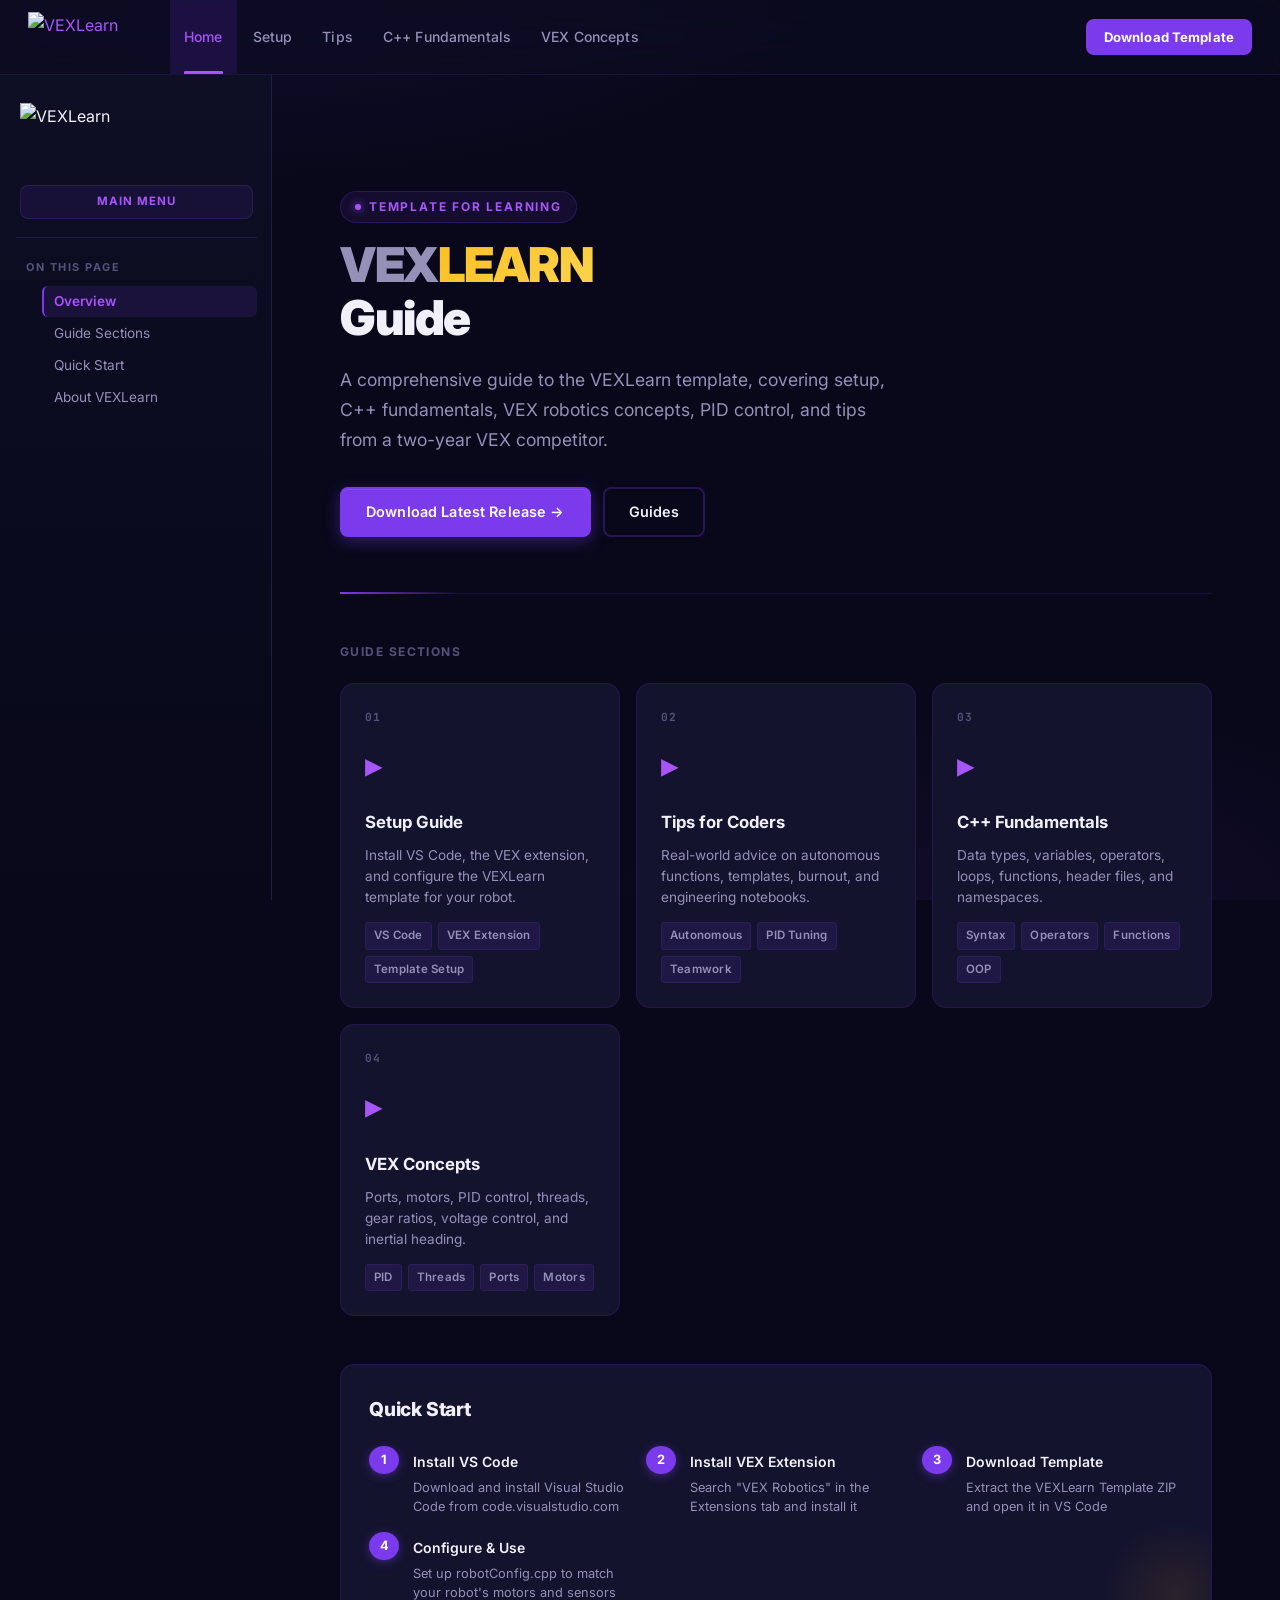
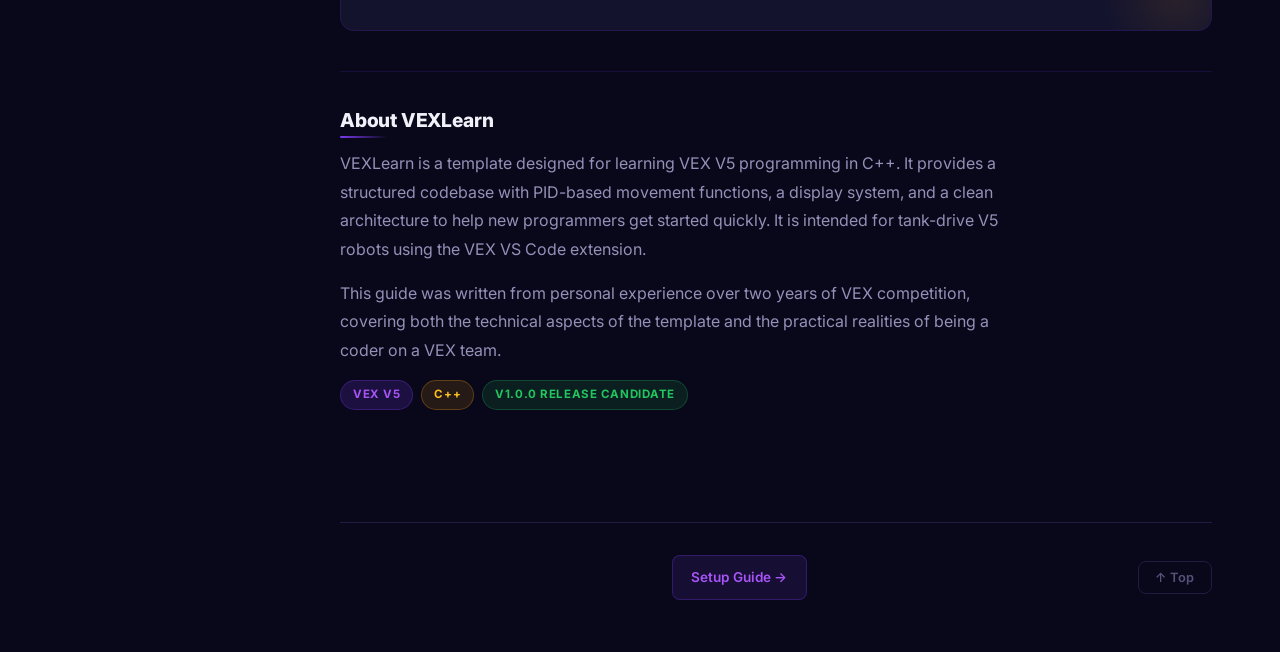
==== docs/index.html @ f2f4aaed "Version: 1.0.0 Release Candidate" ====
<!DOCTYPE html>
<html lang="en">
<head>
  <meta charset="UTF-8">
  <meta name="viewport" content="width=device-width, initial-scale=1.0">
  <meta name="description" content="Learn VEX V5 C++ with a documented teaching template, setup instructions, coding fundamentals, and PID guidance.">
  <link rel="canonical" href="https://vexlearn.github.io/VEXLearn-Template/">
  <meta property="og:type" content="website">
  <meta property="og:site_name" content="VEXLearn">
  <meta property="og:title" content="VEXLearn - Learn VEX V5 C++">
  <meta property="og:description" content="A beginner-focused VEX V5 C++ template and learning guide.">
  <meta property="og:url" content="https://vexlearn.github.io/VEXLearn-Template/">
  <meta property="og:image" content="https://vexlearn.github.io/VEXLearn-Template/images/vexlearn-logo.png">
  <title>VEXLearn - Learn VEX V5 C++</title>
  <link rel="icon" href="images/vexlearn-icon.png">
  <link rel="stylesheet" href="styles.css">
  <link rel="stylesheet" href="https://cdnjs.cloudflare.com/ajax/libs/highlight.js/11.9.0/styles/atom-one-dark.min.css">
  <style>
    .hero {
      padding: 64px 0 56px;
      border-bottom: 1px solid var(--border);
      margin-bottom: 48px;
    }
    .hero-eyebrow {
      font-size: 0.75rem;
      font-weight: 700;
      text-transform: uppercase;
      letter-spacing: 0.15em;
      color: var(--accent-purple-light);
      margin-bottom: 16px;
    }
    .hero h1 {
      font-size: 3rem;
      line-height: 1.1;
      margin-bottom: 20px;
    }
    .hero h1 .vex { color: var(--text-secondary); }
    .hero h1 .learn { color: var(--accent-yellow); }
    .hero-desc {
      font-size: 1.1rem;
      color: var(--text-secondary);
      max-width: 560px;
      margin-bottom: 32px;
      line-height: 1.7;
    }
    .hero-buttons {
      display: flex;
      gap: 12px;
      flex-wrap: wrap;
    }
    .btn-primary {
      background: var(--accent-purple);
      color: white;
      padding: 11px 24px;
      border-radius: var(--radius);
      font-size: 0.9rem;
      font-weight: 600;
      text-decoration: none;
      transition: var(--transition);
      border: 2px solid var(--accent-purple);
    }
    .btn-primary:hover {
      background: var(--accent-purple-light);
      border-color: var(--accent-purple-light);
      text-decoration: none;
    }
    .btn-secondary {
      background: transparent;
      color: var(--text-primary);
      padding: 11px 24px;
      border-radius: var(--radius);
      font-size: 0.9rem;
      font-weight: 600;
      text-decoration: none;
      border: 2px solid var(--border-light);
      transition: var(--transition);
    }
    .btn-secondary:hover {
      border-color: var(--accent-purple);
      color: var(--accent-purple-light);
      text-decoration: none;
    }
    .section-title {
      font-size: 0.75rem;
      font-weight: 700;
      text-transform: uppercase;
      letter-spacing: 0.12em;
      color: var(--text-muted);
      margin-bottom: 20px;
    }
    .nav-card-grid {
      display: grid;
      grid-template-columns: repeat(auto-fit, minmax(260px, 1fr));
      gap: 16px;
      margin-bottom: 48px;
    }
    .nav-card {
      background: var(--bg-card);
      border: 1px solid var(--border);
      border-radius: var(--radius-lg);
      padding: 24px;
      text-decoration: none;
      transition: var(--transition);
      display: block;
    }
    .nav-card:hover {
      border-color: var(--accent-purple);
      box-shadow: 0 0 0 1px rgba(123,63,228,0.3), var(--shadow);
      transform: translateY(-2px);
      text-decoration: none;
    }
    .nav-card-number {
      font-size: 0.7rem;
      font-weight: 700;
      letter-spacing: 0.1em;
      color: var(--text-muted);
      margin-bottom: 8px;
    }
    .nav-card-icon {
      font-size: 2.2rem;
      margin-bottom: 14px;
      display: block;
    }
    .nav-card-title {
      font-size: 1.05rem;
      font-weight: 700;
      color: var(--text-primary);
      margin-bottom: 8px;
    }
    .nav-card-desc {
      font-size: 0.85rem;
      color: var(--text-secondary);
      line-height: 1.55;
      margin: 0;
    }
    .nav-card-topics {
      display: flex;
      flex-wrap: wrap;
      gap: 6px;
      margin-top: 14px;
    }
    .topic-tag {
      font-size: 0.72rem;
      background: rgba(123,63,228,0.12);
      color: var(--text-secondary);
      padding: 3px 8px;
      border-radius: 4px;
      border: 1px solid rgba(123,63,228,0.15);
    }
    .quick-start {
      background: var(--bg-card);
      border: 1px solid var(--border);
      border-radius: var(--radius-lg);
      padding: 28px;
      margin-bottom: 40px;
    }
    .quick-start h2 {
      margin-top: 0;
      border-bottom: none;
      padding-bottom: 0;
      font-size: 1.2rem;
      margin-bottom: 20px;
    }
    .quick-steps {
      display: grid;
      grid-template-columns: repeat(auto-fit, minmax(200px, 1fr));
      gap: 16px;
    }
    .quick-step {
      display: flex;
      gap: 14px;
      align-items: flex-start;
    }
    .quick-step-num {
      width: 28px;
      height: 28px;
      background: var(--accent-purple);
      color: white;
      border-radius: 50%;
      display: flex;
      align-items: center;
      justify-content: center;
      font-size: 0.8rem;
      font-weight: 700;
      flex-shrink: 0;
    }
    .quick-step-content h4 {
      font-size: 0.875rem;
      font-weight: 600;
      color: var(--text-primary);
      margin: 4px 0 4px;
      text-transform: none;
      letter-spacing: 0;
    }
    .quick-step-content p {
      font-size: 0.8rem;
      color: var(--text-secondary);
      margin: 0;
      line-height: 1.5;
    }
    .about-section {
      padding: 32px 0;
      border-top: 1px solid var(--border);
    }
    .about-section p {
      color: var(--text-secondary);
      max-width: 680px;
    }
  </style>
</head>
<body>
  <div id="progress-bar" aria-hidden="true"></div>

  <header>
    <nav class="nav-inner">
      <a class="nav-logo" href="index.html">
        <img src="images/vexlearn-icon.png?v=4" alt="VEXLearn" class="nav-logo-img" height="51">
      </a>
      <ul class="nav-links">
        <li><a href="index.html">Home</a></li>
        <li><a href="setup.html">Setup</a></li>
        <li><a href="tips.html">Tips</a></li>
        <li><a href="cpp.html">C++ Fundamentals</a></li>
        <li><a href="vex-concepts.html">VEX Concepts</a></li>
      </ul>
      <a href="https://github.com/VEXLearn/VEXLearn-Template/releases/latest" target="_blank" rel="noopener" class="nav-download-btn">Download Template</a>
      <button class="nav-hamburger" type="button" aria-label="Open navigation" aria-controls="guide-sidebar" aria-expanded="false">
        <span></span><span></span><span></span>
      </button>
    </nav>
  </header>

  <div class="layout">
    <aside class="sidebar" id="guide-sidebar">
      <div class="sidebar-logo-wrap">
        <img src="images/vexlearn-logo.png?v=4" alt="VEXLearn" class="sidebar-logo" height="70">
        <a href="index.html" class="sidebar-main-menu">Main Menu</a>
      </div>
      <div class="toc-title">On this page</div>
      <ul class="toc-list">
        <li><a href="#overview">Overview</a></li>
        <li><a href="#sections">Guide Sections</a></li>
        <li><a href="#quick-start">Quick Start</a></li>
        <li><a href="#about">About VEXLearn</a></li>
      </ul>
    </aside>

    <main class="content">
      <div class="hero" id="overview">
        <div class="hero-eyebrow">Template for Learning</div>
        <h1><span class="vex">VEX</span><span class="learn">LEARN</span><br>Guide</h1>
        <p class="hero-desc">
          A comprehensive guide to the VEXLearn template, covering setup, C++ fundamentals,
          VEX robotics concepts, PID control, and tips from a two-year VEX competitor.
        </p>
        <div class="hero-buttons">
          <a href="https://github.com/VEXLearn/VEXLearn-Template/releases/latest" target="_blank" rel="noopener" class="btn-primary">Download Latest Release &#8594;</a>
          <a href="guides.html" class="btn-secondary">Guides</a>
        </div>
      </div>

      <div id="sections">
        <div class="section-title">Guide Sections</div>
        <div class="nav-card-grid">
          <a href="setup.html" class="nav-card">
            <div class="nav-card-number">01</div>
            <span class="nav-card-icon" aria-hidden="true">&#9656;</span>
            <div class="nav-card-title">Setup Guide</div>
            <p class="nav-card-desc">Install VS Code, the VEX extension, and configure the VEXLearn template for your robot.</p>
            <div class="nav-card-topics">
              <span class="topic-tag">VS Code</span>
              <span class="topic-tag">VEX Extension</span>
              <span class="topic-tag">Template Setup</span>
            </div>
          </a>

          <a href="tips.html" class="nav-card">
            <div class="nav-card-number">02</div>
            <span class="nav-card-icon" aria-hidden="true">&#9656;</span>
            <div class="nav-card-title">Tips for Coders</div>
            <p class="nav-card-desc">Real-world advice on autonomous functions, templates, burnout, and engineering notebooks.</p>
            <div class="nav-card-topics">
              <span class="topic-tag">Autonomous</span>
              <span class="topic-tag">PID Tuning</span>
              <span class="topic-tag">Teamwork</span>
            </div>
          </a>

          <a href="cpp.html" class="nav-card">
            <div class="nav-card-number">03</div>
            <span class="nav-card-icon" aria-hidden="true">&#9656;</span>
            <div class="nav-card-title">C++ Fundamentals</div>
            <p class="nav-card-desc">Data types, variables, operators, loops, functions, header files, and namespaces.</p>
            <div class="nav-card-topics">
              <span class="topic-tag">Syntax</span>
              <span class="topic-tag">Operators</span>
              <span class="topic-tag">Functions</span>
              <span class="topic-tag">OOP</span>
            </div>
          </a>

          <a href="vex-concepts.html" class="nav-card">
            <div class="nav-card-number">04</div>
            <span class="nav-card-icon" aria-hidden="true">&#9656;</span>
            <div class="nav-card-title">VEX Concepts</div>
            <p class="nav-card-desc">Ports, motors, PID control, threads, gear ratios, voltage control, and inertial heading.</p>
            <div class="nav-card-topics">
              <span class="topic-tag">PID</span>
              <span class="topic-tag">Threads</span>
              <span class="topic-tag">Ports</span>
              <span class="topic-tag">Motors</span>
            </div>
          </a>
        </div>
      </div>

      <div id="quick-start" class="quick-start">
        <h2>Quick Start</h2>
        <div class="quick-steps">
          <div class="quick-step">
            <div class="quick-step-num">1</div>
            <div class="quick-step-content">
              <h4>Install VS Code</h4>
              <p>Download and install Visual Studio Code from code.visualstudio.com</p>
            </div>
          </div>
          <div class="quick-step">
            <div class="quick-step-num">2</div>
            <div class="quick-step-content">
              <h4>Install VEX Extension</h4>
              <p>Search "VEX Robotics" in the Extensions tab and install it</p>
            </div>
          </div>
          <div class="quick-step">
            <div class="quick-step-num">3</div>
            <div class="quick-step-content">
              <h4>Download Template</h4>
              <p>Extract the VEXLearn Template ZIP and open it in VS Code</p>
            </div>
          </div>
          <div class="quick-step">
            <div class="quick-step-num">4</div>
            <div class="quick-step-content">
              <h4>Configure &amp; Use</h4>
              <p>Set up robotConfig.cpp to match your robot's motors and sensors</p>
            </div>
          </div>
        </div>
      </div>

      <div id="about" class="about-section">
        <h2 style="margin-top:0; border-bottom:none; padding-bottom:0; font-size:1.2rem; margin-bottom:12px;">About VEXLearn</h2>
        <p>
          VEXLearn is a template designed for learning VEX V5 programming in C++.
          It provides a structured codebase with PID-based movement functions, a display system,
          and a clean architecture to help new programmers get started quickly. It is intended
          for tank-drive V5 robots using the VEX VS Code extension.
        </p>
        <p>
          This guide was written from personal experience over two years of VEX competition,
          covering both the technical aspects of the template and the practical realities of
          being a coder on a VEX team.
        </p>
        <div class="page-badges" style="margin-top:16px;">
          <span class="badge badge-purple">VEX V5</span>
          <span class="badge badge-yellow">C++</span>
          <span class="badge badge-green">v1.0.0 Release Candidate</span>
        </div>
      </div>

      <div class="page-footer">
        <div></div>
        <div class="footer-nav">
          <a href="setup.html" class="footer-nav-link next">Setup Guide &#8594;</a>
        </div>
        <button class="back-to-top" type="button">&#8593; Top</button>
      </div>
    </main>
  </div>

  <script src="https://cdnjs.cloudflare.com/ajax/libs/highlight.js/11.9.0/highlight.min.js"></script>
  <script src="script.js"></script>
</body>
</html>
---- docs/styles.css ----
/* ============================================================
   VEXLearn Guide - Enhanced Stylesheet
   ============================================================ */

@import url('https://fonts.googleapis.com/css2?family=Inter:wght@400;500;600;700;800;900&family=JetBrains+Mono:wght@400;500;600&display=swap');

:root {
  --bg-primary:        #08081a;
  --bg-secondary:      #0e0e24;
  --bg-card:           #13132e;
  --bg-hover:          #1c1c3a;
  --bg-glass:          rgba(13, 13, 30, 0.75);

  --accent-purple:     #7c3aed;
  --accent-purple-mid: #9333ea;
  --accent-purple-light: #a855f7;
  --accent-yellow:     #f59e0b;
  --accent-yellow-light: #fbbf24;
  --accent-red:        #ef4444;
  --accent-green:      #22c55e;
  --accent-blue:       #3b82f6;

  --text-primary:      #f1f0f8;
  --text-secondary:    #9490b8;
  --text-muted:        #55527a;

  --border:            rgba(124, 58, 237, 0.15);
  --border-light:      rgba(124, 58, 237, 0.28);
  --border-solid:      #1e1e42;

  --code-bg:           #090915;

  --sidebar-width:     272px;
  --header-height:     75px;
  --radius:            8px;
  --radius-lg:         14px;
  --radius-xl:         20px;

  --shadow-sm:  0 2px 8px rgba(0,0,0,0.35);
  --shadow:     0 4px 24px rgba(0,0,0,0.5);
  --shadow-lg:  0 8px 48px rgba(0,0,0,0.6);
  --glow-purple: 0 0 24px rgba(124, 58, 237, 0.35);
  --glow-yellow: 0 0 24px rgba(245, 158, 11, 0.3);

  --transition: 0.18s cubic-bezier(0.4,0,0.2,1);
  --transition-slow: 0.35s cubic-bezier(0.4,0,0.2,1);
}

/* ============================================================
   Reset & Base
   ============================================================ */
*, *::before, *::after { box-sizing: border-box; margin: 0; padding: 0; }
html { scroll-behavior: smooth; }

body {
  font-family: 'Inter', 'Segoe UI', system-ui, -apple-system, sans-serif;
  background: var(--bg-primary);
  color: var(--text-primary);
  line-height: 1.7;
  font-size: 16px;
  -webkit-font-smoothing: antialiased;
  background-image:
    radial-gradient(ellipse 80% 50% at 20% -10%, rgba(124,58,237,0.12) 0%, transparent 60%),
    radial-gradient(ellipse 60% 40% at 80% 100%, rgba(147,51,234,0.08) 0%, transparent 55%);
  background-attachment: fixed;
}

/* ============================================================
   Progress Bar
   ============================================================ */
#progress-bar {
  position: fixed;
  top: 0; left: 0;
  height: 3px;
  background: linear-gradient(90deg,
    var(--accent-purple) 0%,
    var(--accent-purple-light) 40%,
    var(--accent-yellow) 100%);
  z-index: 1000;
  transition: width 0.1s linear;
  box-shadow: 0 0 12px rgba(168, 85, 247, 0.7);
}

/* ============================================================
   Header / Nav - Glassmorphism
   ============================================================ */
header {
  position: fixed;
  top: 0; left: 0; right: 0;
  height: var(--header-height);
  background: var(--bg-glass);
  backdrop-filter: blur(20px) saturate(180%);
  -webkit-backdrop-filter: blur(20px) saturate(180%);
  border-bottom: 1px solid var(--border);
  z-index: 200;
  display: flex;
  align-items: stretch;
  padding: 0 28px;
}

.nav-inner {
  display: flex;
  align-items: stretch;
  width: 100%;
  gap: 6px;
}

/* Logo */
.nav-logo {
  display: flex;
  align-items: center;
  gap: 10px;
  text-decoration: none;
  margin-right: 20px;
  flex-shrink: 0;
}

.nav-logo-text {
  font-size: 1.05rem;
  font-weight: 900;
  letter-spacing: 0.04em;
  line-height: 1;
}

.nav-logo-text .vex  { color: var(--text-secondary); }
.nav-logo-text .learn { color: var(--accent-yellow-light); }

.nav-logo:hover .nav-logo-text .learn {
  text-shadow: var(--glow-yellow);
}

/* Nav Links */
.nav-links {
  display: flex;
  gap: 2px;
  list-style: none;
  flex: 1;
  align-items: stretch;
  height: 100%;
}

.nav-links li { display: flex; align-items: stretch; align-self: stretch; height: 100%; }

.nav-links a {
  display: flex;
  align-items: center;
  padding: 0 14px;
  border-radius: 0;
  color: var(--text-secondary);
  text-decoration: none;
  font-size: 0.875rem;
  font-weight: 500;
  letter-spacing: 0.01em;
  transition: var(--transition);
  position: relative;
  white-space: nowrap;
}

.nav-links a::after {
  content: '';
  position: absolute;
  bottom: 0; left: 14px; right: 14px;
  height: 3px;
  border-radius: 1px 1px 0 0;
  background: var(--accent-purple-light);
  transform: scaleX(0);
  transition: transform var(--transition);
  transform-origin: center;
}

.nav-links a:hover {
  color: var(--text-primary);
  background: rgba(124, 58, 237, 0.1);
}

.nav-links a:hover::after { transform: scaleX(1); }

.nav-links a.active {
  color: var(--accent-purple-light);
  background: rgba(124, 58, 237, 0.14);
}

.nav-links a.active::after { transform: scaleX(1); }

/* Search */
.search-wrapper { margin-left: auto; margin-right: 8px; }

.search-input {
  background: rgba(255,255,255,0.04);
  border: 1px solid var(--border);
  color: var(--text-primary);
  padding: 7px 16px 7px 38px;
  border-radius: 20px;
  font-size: 0.84rem;
  outline: none;
  transition: var(--transition);
  width: 200px;
  font-family: inherit;
  background-image: url("data:image/svg+xml,%3Csvg xmlns='http://www.w3.org/2000/svg' width='14' height='14' viewBox='0 0 24 24' fill='none' stroke='%2355527a' stroke-width='2.5' stroke-linecap='round' stroke-linejoin='round'%3E%3Ccircle cx='11' cy='11' r='8'/%3E%3Cpath d='m21 21-4.35-4.35'/%3E%3C/svg%3E");
  background-repeat: no-repeat;
  background-position: 13px center;
}

.search-input::placeholder { color: var(--text-muted); }

.search-input:focus {
  border-color: var(--accent-purple);
  background-color: rgba(124, 58, 237, 0.08);
  width: 250px;
  box-shadow: 0 0 0 3px rgba(124, 58, 237, 0.15);
}

/* Hamburger */
.nav-hamburger {
  display: none;
  flex-direction: column;
  gap: 5px;
  cursor: pointer;
  padding: 8px 10px;
  margin-left: auto;
  border-radius: 6px;
  border: 1px solid rgba(255,255,255,0.12);
  background: #0a0a0a;
  transition: var(--transition);
  align-self: center;
}

.nav-hamburger:hover { background: rgba(255,255,255,0.08); }

.nav-hamburger span {
  width: 22px; height: 2px;
  background: #ffffff;
  border-radius: 2px;
  transition: var(--transition);
}

/* ============================================================
   Layout
   ============================================================ */
.layout {
  display: flex;
  margin-top: var(--header-height);
  min-height: calc(100vh - var(--header-height));
}

/* ============================================================
   Sidebar
   ============================================================ */
.sidebar {
  width: var(--sidebar-width);
  flex-shrink: 0;
  position: fixed;
  top: var(--header-height); bottom: 0; left: 0;
  overflow-y: auto;
  padding: 28px 14px 28px 16px;
  border-right: 1px solid var(--border-solid);
  background: linear-gradient(180deg, var(--bg-secondary) 0%, var(--bg-primary) 100%);
  scrollbar-width: thin;
  scrollbar-color: var(--border-solid) transparent;
}

.sidebar::-webkit-scrollbar { width: 4px; }
.sidebar::-webkit-scrollbar-track { background: transparent; }
.sidebar::-webkit-scrollbar-thumb { background: var(--border-solid); border-radius: 2px; }

.toc-title {
  font-size: 0.68rem;
  font-weight: 700;
  text-transform: uppercase;
  letter-spacing: 0.14em;
  color: var(--text-muted);
  padding: 0 10px;
  margin-bottom: 10px;
}

.toc-list { list-style: none; }
.toc-list li { margin: 1px 0; }

.toc-list a {
  display: block;
  padding: 6px 10px;
  border-radius: 6px;
  color: var(--text-secondary);
  text-decoration: none;
  font-size: 0.85rem;
  transition: var(--transition);
  border-left: 2px solid transparent;
  line-height: 1.4;
}

.toc-list a:hover {
  color: var(--text-primary);
  background: rgba(124, 58, 237, 0.08);
  border-left-color: var(--border-light);
}

.toc-list a.active {
  color: var(--accent-purple-light);
  border-left-color: var(--accent-purple);
  background: rgba(124, 58, 237, 0.12);
  font-weight: 600;
}

.toc-list .toc-sub a {
  font-size: 0.8rem;
  padding-left: 22px;
  color: var(--text-muted);
}

.toc-list .toc-sub a:hover { color: var(--text-secondary); }
.toc-list .toc-sub a.active { color: var(--accent-purple-light); }

.toc-divider {
  height: 1px;
  background: var(--border-solid);
  margin: 12px 8px;
}

/* ============================================================
   Main Content
   ============================================================ */
.content {
  flex: 1;
  margin-left: var(--sidebar-width);
  padding: 52px 68px;
  animation: fadeUp 0.4s ease both;
}

@keyframes fadeUp {
  from { opacity: 0; transform: translateY(16px); }
  to   { opacity: 1; transform: translateY(0); }
}

/* ============================================================
   Typography
   ============================================================ */
h1 {
  font-size: 2.4rem;
  font-weight: 900;
  color: var(--text-primary);
  margin-bottom: 16px;
  line-height: 1.15;
  letter-spacing: -0.02em;
}

h1 .highlight {
  background: linear-gradient(135deg, var(--accent-yellow-light), var(--accent-yellow));
  -webkit-background-clip: text;
  -webkit-text-fill-color: transparent;
  background-clip: text;
}

h2 {
  font-size: 1.45rem;
  font-weight: 800;
  color: var(--text-primary);
  margin-top: 56px;
  margin-bottom: 18px;
  padding-bottom: 14px;
  border-bottom: 1px solid var(--border-solid);
  scroll-margin-top: calc(var(--header-height) + 20px);
  letter-spacing: -0.01em;
  position: relative;
}

h2::before {
  content: '';
  position: absolute;
  bottom: -1px; left: 0;
  width: 48px; height: 2px;
  background: linear-gradient(90deg, var(--accent-purple), transparent);
  border-radius: 1px;
}

h2 .section-badge {
  font-size: 0.68rem;
  font-weight: 700;
  background: rgba(124, 58, 237, 0.18);
  color: var(--accent-purple-light);
  padding: 2px 8px;
  border-radius: 20px;
  vertical-align: middle;
  margin-left: 10px;
  text-transform: uppercase;
  letter-spacing: 0.07em;
  border: 1px solid rgba(124,58,237,0.25);
}

h3 {
  font-size: 1.05rem;
  font-weight: 700;
  color: var(--accent-yellow-light);
  margin-top: 30px;
  margin-bottom: 10px;
  scroll-margin-top: calc(var(--header-height) + 20px);
  letter-spacing: 0.01em;
}

h4 {
  font-size: 0.78rem;
  font-weight: 700;
  color: var(--text-muted);
  margin-top: 22px;
  margin-bottom: 8px;
  text-transform: uppercase;
  letter-spacing: 0.1em;
}

p {
  color: var(--text-primary);
  margin-bottom: 16px;
  line-height: 1.78;
}

a { color: var(--accent-purple-light); text-decoration: none; }
a:hover { text-decoration: underline; text-decoration-color: rgba(168,85,247,0.5); }

/* ============================================================
   Lists
   ============================================================ */
ul, ol { padding-left: 26px; margin-bottom: 16px; }
ul li, ol li { margin-bottom: 9px; line-height: 1.7; color: var(--text-primary); }
ul li::marker { color: var(--accent-purple); }
ol li::marker { color: var(--accent-purple); font-weight: 700; }
ul li ul, ol li ol, ul li ol, ol li ul { margin-top: 8px; margin-bottom: 4px; }

/* ============================================================
   Inline Code
   ============================================================ */
code:not(.hljs):not([class*="language-"]) {
  font-family: 'JetBrains Mono', 'Fira Code', 'Cascadia Code', monospace;
  font-size: 0.84em;
  background: rgba(124, 58, 237, 0.13);
  color: var(--accent-purple-light);
  padding: 2px 7px;
  border-radius: 5px;
  border: 1px solid rgba(124,58,237,0.22);
}

/* ============================================================
   Code Blocks
   ============================================================ */
.code-block {
  position: relative;
  margin: 22px 0;
  border-radius: var(--radius-lg);
  border: 1px solid rgba(124,58,237,0.2);
  overflow: hidden;
  box-shadow: var(--shadow-sm), inset 0 1px 0 rgba(255,255,255,0.04);
  transition: var(--transition);
}

.code-block:hover {
  border-color: rgba(124,58,237,0.4);
  box-shadow: var(--shadow), 0 0 0 1px rgba(124,58,237,0.15);
}

.code-block-header {
  display: flex;
  align-items: center;
  justify-content: space-between;
  padding: 9px 18px;
  background: rgba(255,255,255,0.03);
  border-bottom: 1px solid rgba(124,58,237,0.15);
  /* Traffic light dots */
}

.code-block-header::before {
  content: '';
  width: 10px; height: 10px;
  border-radius: 50%;
  background: #ef4444;
  box-shadow: 16px 0 0 #f59e0b, 32px 0 0 #22c55e;
  flex-shrink: 0;
  margin-right: 8px;
  opacity: 0.7;
}

.code-lang {
  font-size: 0.72rem;
  font-weight: 700;
  color: var(--text-muted);
  text-transform: uppercase;
  letter-spacing: 0.1em;
  font-family: 'JetBrains Mono', monospace;
}

.copy-btn {
  background: rgba(124,58,237,0.12);
  border: 1px solid rgba(124,58,237,0.2);
  color: var(--text-secondary);
  padding: 3px 12px;
  border-radius: 5px;
  font-size: 0.73rem;
  font-weight: 600;
  cursor: pointer;
  transition: var(--transition);
  font-family: 'Inter', sans-serif;
  letter-spacing: 0.02em;
}

.copy-btn:hover {
  background: rgba(124,58,237,0.22);
  color: var(--text-primary);
  border-color: var(--accent-purple-light);
  transform: translateY(-1px);
}

.copy-btn.copied {
  color: var(--accent-green);
  border-color: rgba(34,197,94,0.4);
  background: rgba(34,197,94,0.1);
}

.code-block pre {
  margin: 0;
  overflow-x: auto;
  scrollbar-width: thin;
  scrollbar-color: rgba(124,58,237,0.3) transparent;
}

.code-block pre::-webkit-scrollbar { height: 4px; }
.code-block pre::-webkit-scrollbar-track { background: transparent; }
.code-block pre::-webkit-scrollbar-thumb { background: rgba(124,58,237,0.3); border-radius: 2px; }

.code-block pre code,
.code-block pre code.hljs {
  font-family: 'JetBrains Mono', 'Fira Code', 'Cascadia Code', monospace !important;
  font-size: 0.87rem;
  line-height: 1.65;
  padding: 18px 22px !important;
  display: block;
  background: var(--code-bg) !important;
}

/* ============================================================
   Tables
   ============================================================ */
.table-container {
  overflow-x: auto;
  margin: 22px 0;
  border-radius: var(--radius-lg);
  border: 1px solid var(--border-solid);
  box-shadow: var(--shadow-sm);
}

table { width: 100%; border-collapse: collapse; font-size: 0.9rem; }

thead {
  background: linear-gradient(135deg,
    rgba(124,58,237,0.25) 0%,
    rgba(147,51,234,0.15) 50%,
    rgba(245,158,11,0.12) 100%);
}

thead th {
  padding: 13px 18px;
  text-align: left;
  font-weight: 700;
  font-size: 0.75rem;
  text-transform: uppercase;
  letter-spacing: 0.09em;
  color: var(--accent-yellow-light);
  border-bottom: 1px solid var(--border-solid);
  white-space: nowrap;
}

tbody tr {
  border-bottom: 1px solid var(--border-solid);
  transition: background var(--transition);
}

tbody tr:last-child { border-bottom: none; }
tbody tr:nth-child(even) { background: rgba(255,255,255,0.015); }

tbody tr:hover { background: rgba(124,58,237,0.08); }

tbody td {
  padding: 11px 18px;
  vertical-align: top;
  line-height: 1.55;
}

tbody td:first-child {
  font-family: 'JetBrains Mono', monospace;
  color: var(--accent-purple-light);
  font-weight: 600;
  font-size: 0.88em;
  white-space: nowrap;
}

/* ============================================================
   Callout Boxes
   ============================================================ */
.callout {
  padding: 16px 20px;
  border-radius: var(--radius-lg);
  margin: 22px 0;
  border: 1px solid;
  display: flex;
  gap: 14px;
  align-items: flex-start;
  position: relative;
  overflow: hidden;
}

.callout::before {
  content: '';
  position: absolute;
  top: 0; left: 0; bottom: 0;
  width: 3px;
  border-radius: 3px 0 0 3px;
}

.callout-icon { font-size: 1.15rem; flex-shrink: 0; margin-top: 1px; }
.callout-content { flex: 1; }
.callout-content p { margin-bottom: 0; font-size: 0.92rem; line-height: 1.65; }
.callout-content p + p { margin-top: 8px; }

.callout.warning {
  background: rgba(245,158,11,0.07);
  border-color: rgba(245,158,11,0.25);
}
.callout.warning::before { background: var(--accent-yellow); }
.callout.warning .callout-icon { color: var(--accent-yellow-light); }

.callout.info {
  background: rgba(124,58,237,0.08);
  border-color: rgba(124,58,237,0.22);
}
.callout.info::before { background: var(--accent-purple); }
.callout.info .callout-icon { color: var(--accent-purple-light); }

.callout.danger {
  background: rgba(239,68,68,0.07);
  border-color: rgba(239,68,68,0.25);
}
.callout.danger::before { background: var(--accent-red); }
.callout.danger .callout-icon { color: var(--accent-red); }

.callout.success {
  background: rgba(34,197,94,0.07);
  border-color: rgba(34,197,94,0.25);
}
.callout.success::before { background: var(--accent-green); }
.callout.success .callout-icon { color: var(--accent-green); }

/* ============================================================
   Cards
   ============================================================ */
.card-grid {
  display: grid;
  grid-template-columns: repeat(auto-fit, minmax(240px, 1fr));
  gap: 16px;
  margin: 24px 0;
}

.card {
  background: var(--bg-card);
  border: 1px solid var(--border-solid);
  border-radius: var(--radius-lg);
  padding: 22px;
  transition: var(--transition-slow);
  text-decoration: none;
  display: block;
  position: relative;
  overflow: hidden;
}

.card::before {
  content: '';
  position: absolute;
  inset: 0;
  background: linear-gradient(135deg, rgba(124,58,237,0.12) 0%, transparent 60%);
  opacity: 0;
  transition: opacity var(--transition);
}

.card:hover::before { opacity: 1; }

.card:hover {
  border-color: rgba(124,58,237,0.5);
  box-shadow: 0 0 0 1px rgba(124,58,237,0.2), var(--shadow), var(--glow-purple);
  transform: translateY(-3px);
  text-decoration: none;
}

.card-icon { font-size: 2rem; margin-bottom: 12px; display: block; }
.card-title { font-size: 1rem; font-weight: 700; color: var(--text-primary); margin-bottom: 7px; }
.card-desc { font-size: 0.84rem; color: var(--text-secondary); line-height: 1.55; margin: 0; }

/* ============================================================
   Numbered Steps
   ============================================================ */
.steps { counter-reset: step-counter; list-style: none; padding-left: 0; }

.steps li {
  counter-increment: step-counter;
  position: relative;
  padding: 15px 18px 15px 58px;
  margin-bottom: 8px;
  background: var(--bg-card);
  border-radius: var(--radius-lg);
  border: 1px solid var(--border-solid);
  transition: var(--transition);
  line-height: 1.6;
}

.steps li:hover {
  border-color: rgba(124,58,237,0.3);
  background: var(--bg-hover);
}

.steps li::before {
  content: counter(step-counter);
  position: absolute;
  left: 16px; top: 16px;
  width: 28px; height: 28px;
  background: linear-gradient(135deg, var(--accent-purple), var(--accent-purple-mid));
  color: white;
  border-radius: 50%;
  display: flex;
  align-items: center;
  justify-content: center;
  font-size: 0.78rem;
  font-weight: 800;
  box-shadow: 0 2px 8px rgba(124,58,237,0.45);
}

/* ============================================================
   Tab System
   ============================================================ */
.tabs { margin: 26px 0; }

.tab-buttons {
  display: flex;
  gap: 0;
  border-bottom: 1px solid var(--border-solid);
  overflow-x: auto;
  scrollbar-width: none;
}
.tab-buttons::-webkit-scrollbar { display: none; }

.tab-btn {
  padding: 10px 20px;
  background: none;
  border: none;
  border-bottom: 2px solid transparent;
  margin-bottom: -1px;
  color: var(--text-muted);
  font-size: 0.875rem;
  font-weight: 600;
  cursor: pointer;
  transition: var(--transition);
  font-family: 'Inter', sans-serif;
  white-space: nowrap;
  letter-spacing: 0.01em;
}

.tab-btn:hover { color: var(--text-secondary); }

.tab-btn.active {
  color: var(--accent-purple-light);
  border-bottom-color: var(--accent-purple);
}

.tab-content { display: none; padding-top: 24px; animation: fadeIn 0.2s ease; }
.tab-content.active { display: block; }

@keyframes fadeIn { from { opacity: 0; } to { opacity: 1; } }

/* ============================================================
   Interactive Checklist
   ============================================================ */
.checklist-progress {
  display: flex;
  align-items: center;
  gap: 14px;
  margin-bottom: 14px;
  padding: 12px 16px;
  background: var(--bg-card);
  border-radius: var(--radius);
  border: 1px solid var(--border-solid);
}

.checklist-progress-bar {
  flex: 1;
  height: 6px;
  background: rgba(255,255,255,0.06);
  border-radius: 3px;
  overflow: hidden;
}

.checklist-progress-fill {
  height: 100%;
  background: linear-gradient(90deg, var(--accent-purple), var(--accent-green));
  border-radius: 3px;
  transition: width 0.4s cubic-bezier(0.4,0,0.2,1);
  box-shadow: 0 0 8px rgba(124,58,237,0.5);
}

.checklist-progress-text {
  font-size: 0.78rem;
  font-weight: 700;
  color: var(--text-secondary);
  white-space: nowrap;
  font-family: 'JetBrains Mono', monospace;
}

.checklist { list-style: none; padding: 0; }

.checklist li {
  display: flex;
  align-items: flex-start;
  gap: 12px;
  padding: 10px 14px;
  border-radius: 8px;
  margin-bottom: 3px;
  transition: var(--transition);
  cursor: pointer;
  border: 1px solid transparent;
}

.checklist li:hover {
  background: rgba(124,58,237,0.06);
  border-color: rgba(124,58,237,0.15);
}

.checklist li.done { opacity: 0.55; }
.checklist li.done .check-text {
  text-decoration: line-through;
  color: var(--text-muted);
}

.check-box {
  width: 20px; height: 20px;
  border: 2px solid var(--text-muted);
  border-radius: 5px;
  flex-shrink: 0;
  margin-top: 2px;
  display: flex;
  align-items: center;
  justify-content: center;
  transition: var(--transition);
  font-size: 0.7rem;
  font-weight: 800;
  color: transparent;
}

.checklist li.done .check-box {
  background: var(--accent-green);
  border-color: var(--accent-green);
  color: white;
  box-shadow: 0 0 8px rgba(34,197,94,0.4);
}

.checklist li.done .check-box::after { content: '\2713'; }

.check-text { flex: 1; font-size: 0.9rem; line-height: 1.55; }

/* ============================================================
   PID Visualizer
   ============================================================ */
.pid-visualizer {
  background: linear-gradient(135deg, var(--bg-card) 0%, rgba(13,13,30,0.95) 100%);
  border: 1px solid rgba(124,58,237,0.25);
  border-radius: var(--radius-xl);
  padding: 28px;
  margin: 26px 0;
  box-shadow: var(--shadow), inset 0 1px 0 rgba(255,255,255,0.04);
  position: relative;
  overflow: hidden;
}

.pid-visualizer::before {
  content: '';
  position: absolute;
  top: -60px; right: -60px;
  width: 180px; height: 180px;
  background: radial-gradient(circle, rgba(124,58,237,0.15) 0%, transparent 70%);
  pointer-events: none;
}

.pid-controls {
  display: grid;
  grid-template-columns: repeat(3, 1fr);
  gap: 20px;
  margin-bottom: 24px;
}

.pid-control { display: flex; flex-direction: column; gap: 8px; }

.pid-input-row { display: flex; align-items: center; gap: 10px; }
.pid-input-row input[type="range"] { flex: 1; }

.pid-num-input {
  width: 64px;
  flex-shrink: 0;
  background: var(--bg-hover);
  border: 1px solid var(--border-solid);
  border-radius: var(--radius);
  color: var(--text-primary);
  font-family: 'JetBrains Mono', monospace;
  font-size: 0.82rem;
  padding: 4px 6px;
  text-align: center;
  outline: none;
  transition: border-color var(--transition);
}
.pid-num-input:focus { border-color: var(--accent-purple); }
.pid-num-input::-webkit-inner-spin-button,
.pid-num-input::-webkit-outer-spin-button { opacity: 0.5; }

.pid-control label {
  font-size: 0.82rem;
  font-weight: 700;
  color: var(--text-secondary);
  display: flex;
  justify-content: space-between;
  letter-spacing: 0.03em;
}

.pid-control label span {
  color: var(--accent-yellow-light);
  font-family: 'JetBrains Mono', monospace;
  font-weight: 600;
}

.pid-control input[type="range"] {
  width: 100%;
  height: 6px;
  border-radius: 3px;
  background: rgba(255,255,255,0.08);
  outline: none;
  cursor: pointer;
  -webkit-appearance: none;
  appearance: none;
}

.pid-control input[type="range"]::-webkit-slider-thumb {
  -webkit-appearance: none;
  width: 18px; height: 18px;
  border-radius: 50%;
  background: linear-gradient(135deg, var(--accent-purple-light), var(--accent-purple));
  cursor: pointer;
  box-shadow: 0 0 8px rgba(124,58,237,0.6);
  transition: transform 0.1s;
}

.pid-control input[type="range"]::-webkit-slider-thumb:hover { transform: scale(1.2); }

#pid-canvas {
  width: 100%;
  height: 200px;
  border-radius: var(--radius);
  border: 1px solid rgba(124,58,237,0.2);
  background: var(--code-bg);
  display: block;
}

.pid-btn {
  background: linear-gradient(135deg, var(--accent-purple), var(--accent-purple-mid));
  color: white;
  border: none;
  padding: 9px 22px;
  border-radius: var(--radius);
  font-size: 0.875rem;
  font-weight: 700;
  cursor: pointer;
  transition: var(--transition);
  font-family: 'Inter', sans-serif;
  margin-top: 14px;
  box-shadow: 0 4px 14px rgba(124,58,237,0.4);
  letter-spacing: 0.02em;
}

.pid-btn:hover {
  background: linear-gradient(135deg, var(--accent-purple-light), var(--accent-purple));
  transform: translateY(-2px);
  box-shadow: 0 6px 20px rgba(124,58,237,0.55);
}

.pid-btn:active { transform: translateY(0); }

/* ============================================================
   Page Hero
   ============================================================ */
.page-hero {
  padding: 36px 0 44px;
  border-bottom: 1px solid var(--border-solid);
  margin-bottom: 8px;
  position: relative;
}

.page-hero::before {
  content: '';
  position: absolute;
  top: -var(--header-height); left: -68px; right: -68px;
  height: 280px;
  background: radial-gradient(ellipse 70% 100% at 20% 50%, rgba(124,58,237,0.1) 0%, transparent 70%);
  pointer-events: none;
}

.page-hero h1 { margin-bottom: 14px; }
.page-hero p {
  color: var(--text-secondary);
  font-size: 1.05rem;
  max-width: 580px;
  margin-bottom: 24px;
  line-height: 1.75;
}

.page-badges { display: flex; flex-wrap: wrap; gap: 8px; }

.badge {
  font-size: 0.72rem;
  font-weight: 700;
  padding: 4px 12px;
  border-radius: 20px;
  letter-spacing: 0.05em;
  text-transform: uppercase;
}

.badge-purple {
  background: rgba(124,58,237,0.18);
  color: var(--accent-purple-light);
  border: 1px solid rgba(124,58,237,0.3);
}

.badge-yellow {
  background: rgba(245,158,11,0.13);
  color: var(--accent-yellow-light);
  border: 1px solid rgba(245,158,11,0.28);
}

.badge-green {
  background: rgba(34,197,94,0.12);
  color: var(--accent-green);
  border: 1px solid rgba(34,197,94,0.25);
}

/* ============================================================
   Page Footer / Nav
   ============================================================ */
.page-footer {
  margin-top: 80px;
  padding-top: 32px;
  border-top: 1px solid var(--border-solid);
  display: flex;
  justify-content: space-between;
  align-items: center;
  gap: 12px;
  flex-wrap: wrap;
}

.footer-nav { display: flex; gap: 12px; }

.footer-nav-link {
  display: flex;
  align-items: center;
  gap: 8px;
  padding: 10px 18px;
  border-radius: var(--radius);
  background: var(--bg-card);
  border: 1px solid var(--border-solid);
  color: var(--text-secondary);
  text-decoration: none;
  font-size: 0.85rem;
  font-weight: 600;
  transition: var(--transition);
  letter-spacing: 0.01em;
}

.footer-nav-link:hover {
  border-color: rgba(124,58,237,0.4);
  color: var(--text-primary);
  background: rgba(124,58,237,0.08);
  text-decoration: none;
  transform: translateX(-2px);
}

.footer-nav-link.next:hover { transform: translateX(2px); }

.footer-nav-link.next {
  background: rgba(124,58,237,0.12);
  border-color: rgba(124,58,237,0.3);
  color: var(--accent-purple-light);
}

.back-to-top {
  background: none;
  border: 1px solid var(--border-solid);
  color: var(--text-muted);
  padding: 8px 16px;
  border-radius: var(--radius);
  cursor: pointer;
  font-size: 0.8rem;
  font-weight: 600;
  transition: var(--transition);
  font-family: 'Inter', sans-serif;
  letter-spacing: 0.04em;
}

.back-to-top:hover {
  color: var(--accent-purple-light);
  border-color: rgba(124,58,237,0.4);
  background: rgba(124,58,237,0.08);
  transform: translateY(-2px);
}

/* ============================================================
   Specific Page Styles - Index (Home)
   ============================================================ */
.hero {
  padding: 68px 0 60px;
  border-bottom: 1px solid var(--border-solid);
  margin-bottom: 52px;
  position: relative;
}

.hero::after {
  content: '';
  position: absolute;
  bottom: -1px; left: 0;
  width: 120px; height: 2px;
  background: linear-gradient(90deg, var(--accent-purple), transparent);
}

.hero-eyebrow {
  display: inline-flex;
  align-items: center;
  gap: 8px;
  font-size: 0.73rem;
  font-weight: 700;
  text-transform: uppercase;
  letter-spacing: 0.18em;
  color: var(--accent-purple-light);
  margin-bottom: 18px;
  padding: 5px 14px;
  background: rgba(124,58,237,0.1);
  border: 1px solid rgba(124,58,237,0.22);
  border-radius: 20px;
}

.hero-eyebrow::before {
  content: '';
  width: 6px; height: 6px;
  border-radius: 50%;
  background: var(--accent-purple-light);
  box-shadow: 0 0 8px var(--accent-purple-light);
  animation: pulse 2s ease-in-out infinite;
}

@keyframes pulse {
  0%, 100% { opacity: 1; transform: scale(1); }
  50% { opacity: 0.5; transform: scale(0.85); }
}

.hero h1 { font-size: 3.2rem; letter-spacing: -0.03em; }
.hero h1 .vex  { color: var(--text-secondary); }
.hero h1 .learn {
  background: linear-gradient(135deg, var(--accent-yellow-light) 0%, #fcd34d 100%);
  -webkit-background-clip: text;
  -webkit-text-fill-color: transparent;
  background-clip: text;
}

.hero-desc {
  font-size: 1.08rem;
  color: var(--text-secondary);
  max-width: 540px;
  margin-bottom: 36px;
  line-height: 1.78;
}

.hero-buttons { display: flex; gap: 12px; flex-wrap: wrap; }

.btn-primary {
  background: linear-gradient(135deg, var(--accent-purple) 0%, var(--accent-purple-mid) 100%);
  color: white;
  padding: 12px 26px;
  border-radius: var(--radius);
  font-size: 0.92rem;
  font-weight: 700;
  text-decoration: none;
  transition: var(--transition);
  border: 1px solid rgba(255,255,255,0.1);
  box-shadow: 0 4px 16px rgba(124,58,237,0.4), inset 0 1px 0 rgba(255,255,255,0.1);
  letter-spacing: 0.01em;
}

.btn-primary:hover {
  transform: translateY(-2px);
  box-shadow: 0 8px 24px rgba(124,58,237,0.55);
  text-decoration: none;
  filter: brightness(1.1);
}

.btn-secondary {
  background: rgba(255,255,255,0.04);
  color: var(--text-primary);
  padding: 12px 26px;
  border-radius: var(--radius);
  font-size: 0.92rem;
  font-weight: 600;
  text-decoration: none;
  border: 1px solid var(--border-light);
  transition: var(--transition);
  letter-spacing: 0.01em;
}

.btn-secondary:hover {
  border-color: rgba(124,58,237,0.5);
  color: var(--accent-purple-light);
  background: rgba(124,58,237,0.08);
  text-decoration: none;
  transform: translateY(-2px);
}

.section-title {
  font-size: 0.7rem;
  font-weight: 700;
  text-transform: uppercase;
  letter-spacing: 0.14em;
  color: var(--text-muted);
  margin-bottom: 18px;
}

/* Nav Cards */
.nav-card-grid {
  display: grid;
  grid-template-columns: repeat(auto-fit, minmax(255px, 1fr));
  gap: 16px;
  margin-bottom: 52px;
}

.nav-card {
  background: var(--bg-card);
  border: 1px solid var(--border-solid);
  border-radius: var(--radius-xl);
  padding: 26px;
  text-decoration: none;
  transition: var(--transition-slow);
  display: block;
  position: relative;
  overflow: hidden;
}

.nav-card::before {
  content: '';
  position: absolute;
  top: 0; left: 0; right: 0;
  height: 1px;
  background: linear-gradient(90deg, transparent, rgba(124,58,237,0.6), transparent);
  opacity: 0;
  transition: opacity var(--transition);
}

.nav-card:hover::before { opacity: 1; }

.nav-card:hover {
  border-color: rgba(124,58,237,0.45);
  box-shadow: var(--shadow), var(--glow-purple);
  transform: translateY(-4px);
  text-decoration: none;
}

.nav-card-number {
  font-size: 0.68rem;
  font-weight: 800;
  letter-spacing: 0.14em;
  color: var(--text-muted);
  margin-bottom: 10px;
  font-family: 'JetBrains Mono', monospace;
}

.nav-card-icon { font-size: 2.3rem; margin-bottom: 14px; display: block; }
.nav-card-title { font-size: 1.05rem; font-weight: 800; color: var(--text-primary); margin-bottom: 9px; }
.nav-card-desc { font-size: 0.85rem; color: var(--text-secondary); line-height: 1.55; margin: 0; }

.nav-card-topics { display: flex; flex-wrap: wrap; gap: 6px; margin-top: 16px; }

.topic-tag {
  font-size: 0.71rem;
  font-weight: 600;
  background: rgba(255,255,255,0.04);
  color: var(--text-muted);
  padding: 3px 9px;
  border-radius: 5px;
  border: 1px solid rgba(255,255,255,0.07);
  letter-spacing: 0.02em;
  transition: var(--transition);
}

.nav-card:hover .topic-tag {
  background: rgba(124,58,237,0.1);
  border-color: rgba(124,58,237,0.2);
  color: var(--text-secondary);
}

/* Quick Start */
.quick-start {
  background: linear-gradient(135deg, var(--bg-card) 0%, rgba(13,13,30,0.8) 100%);
  border: 1px solid rgba(124,58,237,0.2);
  border-radius: var(--radius-xl);
  padding: 30px;
  margin-bottom: 44px;
  position: relative;
  overflow: hidden;
}

.quick-start::after {
  content: '';
  position: absolute;
  bottom: -40px; right: -40px;
  width: 150px; height: 150px;
  background: radial-gradient(circle, rgba(245,158,11,0.1) 0%, transparent 70%);
  pointer-events: none;
}

.quick-start h2 {
  margin-top: 0;
  border-bottom: none;
  padding-bottom: 0;
  font-size: 1.15rem;
  margin-bottom: 22px;
}

.quick-start h2::before { display: none; }

.quick-steps {
  display: grid;
  grid-template-columns: repeat(auto-fit, minmax(200px, 1fr));
  gap: 18px;
}

.quick-step { display: flex; gap: 14px; align-items: flex-start; }

.quick-step-num {
  min-width: 30px; height: 30px;
  background: linear-gradient(135deg, var(--accent-purple), var(--accent-purple-mid));
  color: white;
  border-radius: 50%;
  display: flex;
  align-items: center;
  justify-content: center;
  font-size: 0.8rem;
  font-weight: 800;
  flex-shrink: 0;
  box-shadow: 0 2px 10px rgba(124,58,237,0.45);
}

.quick-step-content h4 {
  font-size: 0.875rem;
  font-weight: 700;
  color: var(--text-primary);
  margin: 4px 0 5px;
  text-transform: none;
  letter-spacing: 0;
}

.quick-step-content p {
  font-size: 0.82rem;
  color: var(--text-secondary);
  margin: 0;
  line-height: 1.5;
}

/* About */
.about-section {
  padding: 32px 0;
  border-top: 1px solid var(--border-solid);
}

.about-section p { color: var(--text-secondary); max-width: 680px; }

/* Tips page */
.tip-card {
  background: var(--bg-card);
  border: 1px solid var(--border-solid);
  border-radius: var(--radius-lg);
  padding: 20px 24px;
  margin-bottom: 10px;
  transition: var(--transition);
  border-left: 3px solid var(--accent-purple);
}

.tip-card:hover {
  border-color: rgba(124,58,237,0.45);
  background: var(--bg-hover);
  box-shadow: var(--shadow-sm);
}

.tip-header { display: flex; align-items: flex-start; gap: 14px; }

.tip-num {
  min-width: 28px; height: 28px;
  background: linear-gradient(135deg, var(--accent-purple), var(--accent-purple-mid));
  color: white;
  border-radius: 50%;
  display: flex;
  align-items: center;
  justify-content: center;
  font-size: 0.78rem;
  font-weight: 800;
  flex-shrink: 0;
  margin-top: 2px;
  box-shadow: 0 2px 8px rgba(124,58,237,0.4);
}

.tip-body p { margin-bottom: 0; }
.tip-body p + p { margin-top: 10px; }
.tip-title { font-size: 0.95rem; font-weight: 700; color: var(--text-primary); margin-bottom: 7px; }
.tip-text { font-size: 0.9rem; color: var(--text-secondary); line-height: 1.65; }

.personal-note {
  background: linear-gradient(135deg, rgba(124,58,237,0.07) 0%, rgba(245,158,11,0.04) 100%);
  border: 1px solid rgba(124,58,237,0.18);
  border-radius: var(--radius-xl);
  padding: 24px 26px;
  margin: 26px 0;
}

.personal-note-header {
  display: flex;
  align-items: center;
  gap: 10px;
  margin-bottom: 12px;
}

.personal-note-icon { font-size: 1.2rem; }

.personal-note-label {
  font-size: 0.72rem;
  font-weight: 800;
  text-transform: uppercase;
  letter-spacing: 0.12em;
  color: var(--accent-purple-light);
}

.personal-note p {
  color: var(--text-secondary);
  font-size: 0.92rem;
  margin-bottom: 0;
  line-height: 1.7;
}

.personal-note p + p { margin-top: 10px; }

.section-intro {
  color: var(--text-secondary);
  font-size: 0.95rem;
  max-width: 680px;
  margin-bottom: 24px;
  line-height: 1.75;
}

.order-flow {
  display: flex;
  flex-wrap: wrap;
  gap: 6px;
  align-items: center;
  background: rgba(9,9,21,0.5);
  border: 1px solid var(--border-solid);
  border-radius: var(--radius);
  padding: 16px 18px;
  margin: 14px 0;
}

.flow-item {
  background: rgba(124,58,237,0.15);
  border: 1px solid rgba(124,58,237,0.3);
  border-radius: 6px;
  padding: 6px 12px;
  font-size: 0.8rem;
  font-weight: 700;
  color: var(--accent-purple-light);
  white-space: nowrap;
}

.flow-arrow { color: var(--text-muted); padding: 0 4px; font-size: 0.9rem; }

/* VEX Concepts page */
.port-grid {
  display: grid;
  grid-template-columns: 1fr 1fr;
  gap: 16px;
  margin: 20px 0;
}

.port-card {
  background: var(--bg-card);
  border: 1px solid var(--border-solid);
  border-radius: var(--radius-lg);
  padding: 20px;
  transition: var(--transition);
}

.port-card:hover { border-color: rgba(124,58,237,0.35); }

.port-card h4 {
  text-transform: none;
  letter-spacing: 0;
  font-size: 0.95rem;
  color: var(--accent-yellow-light);
  margin-top: 0;
  margin-bottom: 10px;
  font-weight: 700;
}

.port-card p { margin: 0; font-size: 0.875rem; color: var(--text-secondary); }

.compare-grid {
  display: grid;
  grid-template-columns: 1fr 1fr;
  gap: 16px;
  margin: 20px 0;
}

.compare-card {
  background: var(--bg-card);
  border: 1px solid var(--border-solid);
  border-radius: var(--radius-lg);
  padding: 22px;
  transition: var(--transition);
}

.compare-card.winner {
  border-color: rgba(34,197,94,0.3);
  background: rgba(34,197,94,0.04);
}

.compare-card h4 {
  text-transform: none;
  letter-spacing: 0;
  font-size: 0.95rem;
  margin-top: 0;
  margin-bottom: 12px;
  display: flex;
  align-items: center;
  gap: 8px;
  font-weight: 700;
}

.compare-card h4 { color: var(--text-secondary); }
.compare-card.winner h4 { color: var(--accent-green); }
.compare-card ul { margin: 0; padding-left: 18px; }
.compare-card ul li { font-size: 0.875rem; color: var(--text-secondary); margin-bottom: 7px; }

/* ============================================================
   Utility
   ============================================================ */
.mt-0 { margin-top: 0 !important; }
.mb-0 { margin-bottom: 0 !important; }
.text-muted  { color: var(--text-muted); }
.text-yellow { color: var(--accent-yellow-light); }
.text-purple { color: var(--accent-purple-light); }
.text-green  { color: var(--accent-green); }

/* ============================================================
   Responsive
   ============================================================ */
@media (max-width: 960px) {
  .content { padding: 36px 32px; }
  .hero h1 { font-size: 2.4rem; }
}

@media (max-width: 768px) {
  .sidebar {
    transform: translateX(-100%);
    transition: transform 0.3s cubic-bezier(0.4,0,0.2,1);
    z-index: 150;
  }
  .sidebar.open { transform: translateX(0); box-shadow: 4px 0 32px rgba(0,0,0,0.6); }

  .content { margin-left: 0; padding: 28px 22px; }
  .nav-hamburger { display: flex; }
  .nav-links { display: none; }
  .search-wrapper { display: none; }

  h1 { font-size: 1.85rem; }
  h2 { font-size: 1.3rem; margin-top: 40px; }
  .hero h1 { font-size: 2rem; }
  .hero { padding: 40px 0 36px; }

  .pid-controls { grid-template-columns: 1fr; }
  .port-grid, .compare-grid { grid-template-columns: 1fr; }
  .nav-card-grid { grid-template-columns: 1fr; }
  .quick-steps { grid-template-columns: 1fr; }

  .page-footer {
    flex-direction: column;
    gap: 14px;
    align-items: flex-start;
  }
}

@media (max-width: 480px) {
  .content { padding: 22px 16px; }
  .hero h1 { font-size: 1.7rem; }
  .code-block pre code { font-size: 0.8rem; padding: 14px 16px !important; }
}

/* ============================================================
   Logo Images
   ============================================================ */
.nav-logo-img {
  height: 51px;
  width: auto;
  display: block;
  transition: opacity var(--transition);
}

.nav-logo:hover .nav-logo-img { opacity: 0.82; }

/* ============================================================
   Sidebar Logo + Main Menu
   ============================================================ */
.sidebar-logo-wrap {
  display: flex;
  flex-direction: column;
  align-items: flex-start;
  gap: 12px;
  margin-bottom: 20px;
  padding: 0 4px 18px;
  border-bottom: 1px solid var(--border-solid);
}

.sidebar-logo {
  height: 70px;
  width: auto;
}

.sidebar-main-menu {
  display: block;
  font-size: 0.72rem;
  font-weight: 700;
  color: var(--accent-purple-light);
  text-decoration: none;
  padding: 6px 10px;
  background: rgba(124,58,237,0.1);
  border: 1px solid rgba(124,58,237,0.2);
  border-radius: var(--radius);
  transition: var(--transition);
  letter-spacing: 0.08em;
  text-transform: uppercase;
  width: 100%;
  text-align: center;
  box-sizing: border-box;
}

.sidebar-main-menu:hover {
  background: rgba(124,58,237,0.22);
  color: var(--text-primary);
  text-decoration: none;
  border-color: rgba(124,58,237,0.45);
}

/* ============================================================
   Nav Download Button
   ============================================================ */
.nav-download-btn {
  display: flex;
  align-items: center;
  gap: 6px;
  padding: 0 16px;
  height: 36px;
  background: var(--accent-purple);
  color: #fff;
  font-size: 0.82rem;
  font-weight: 700;
  border-radius: var(--radius);
  text-decoration: none;
  white-space: nowrap;
  flex-shrink: 0;
  align-self: center;
  border: 2px solid var(--accent-purple);
  transition: var(--transition);
  letter-spacing: 0.01em;
}

.nav-download-btn:hover {
  background: var(--accent-purple-light);
  border-color: var(--accent-purple-light);
  text-decoration: none;
  color: #fff;
}

/* ============================================================
   Setup Page Screenshots
   ============================================================ */
.setup-img {
  display: block;
  width: 100%;
  max-width: 580px;
  border-radius: var(--radius);
  border: 1px solid var(--border-solid);
  margin: 14px 0 4px;
  box-shadow: var(--shadow-sm);
}
/* Screen-reader-only text remains available to assistive technology. */
.sr-only {
  position: absolute;
  width: 1px;
  height: 1px;
  padding: 0;
  margin: -1px;
  overflow: hidden;
  clip: rect(0, 0, 0, 0);
  white-space: nowrap;
  border: 0;
}

@media (prefers-reduced-motion: reduce) {
  *, *::before, *::after {
    scroll-behavior: auto !important;
    animation-duration: 0.01ms !important;
    animation-iteration-count: 1 !important;
    transition-duration: 0.01ms !important;
  }
}
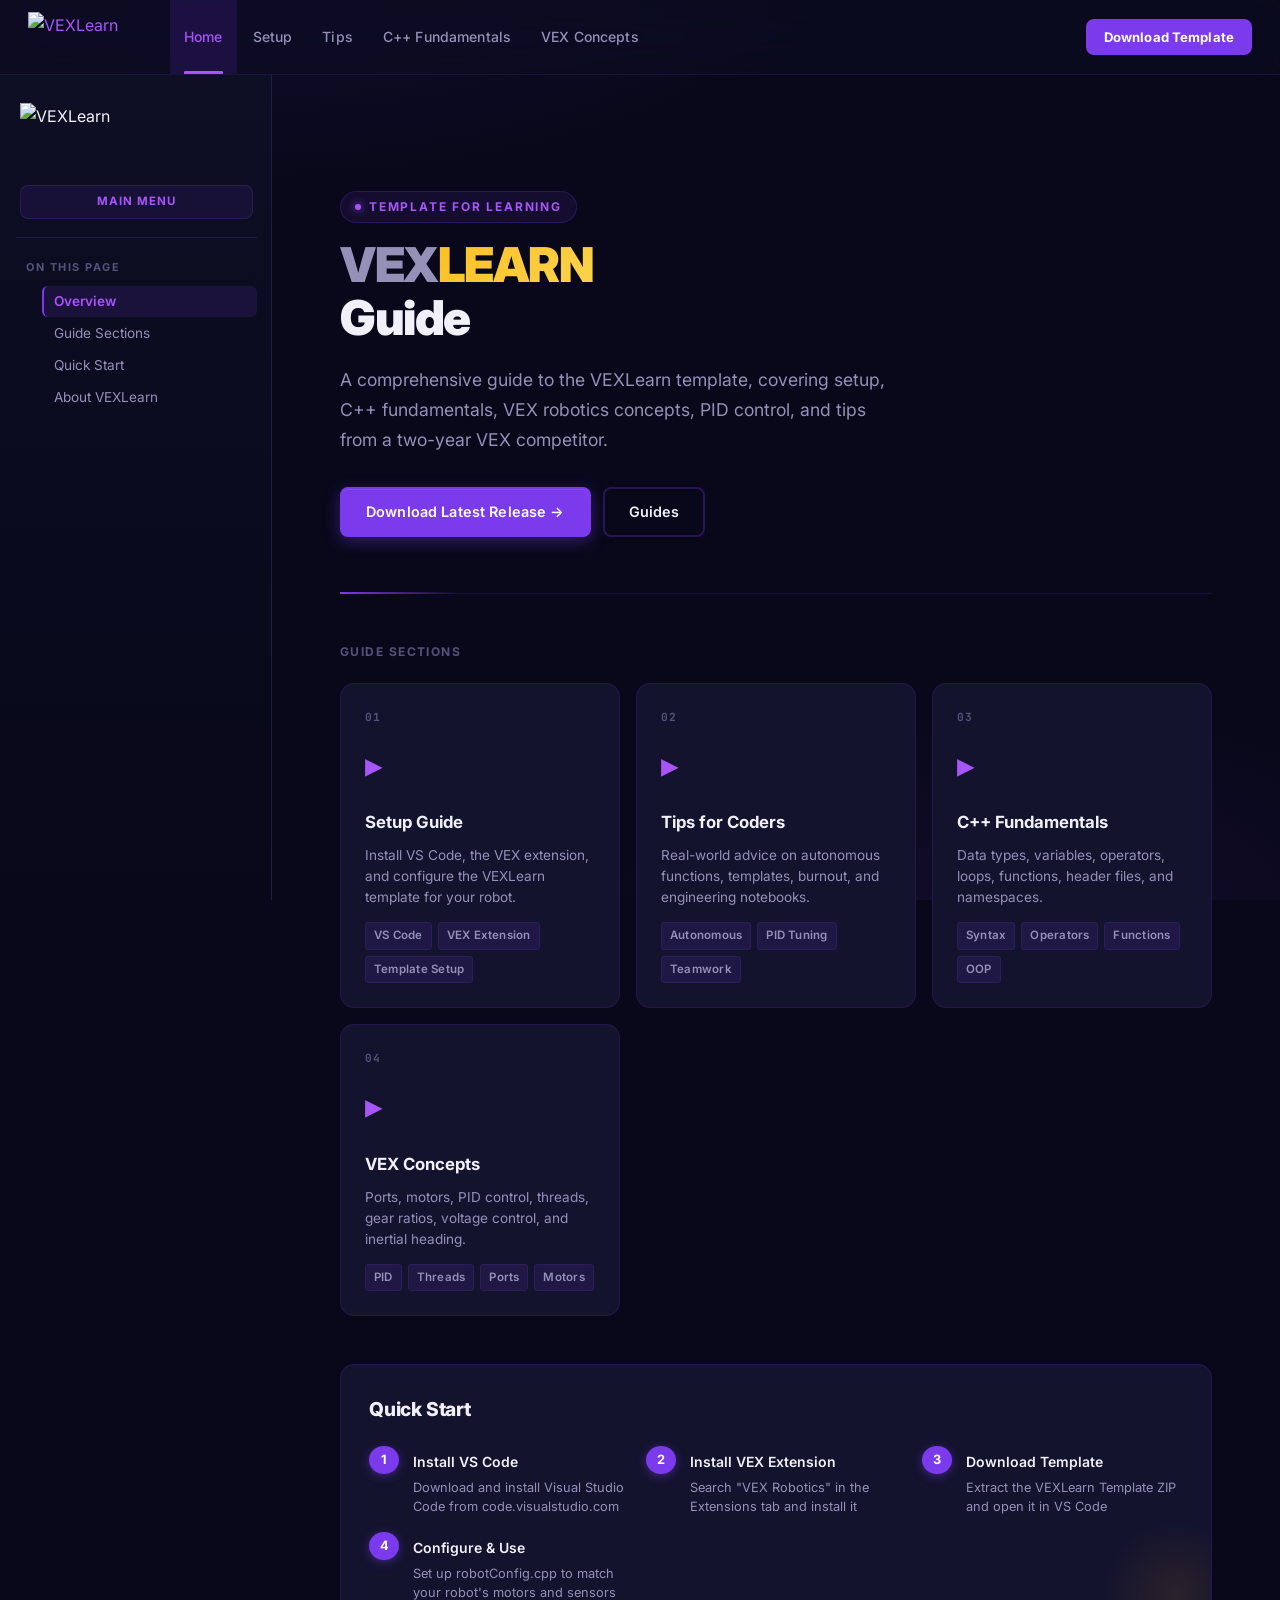
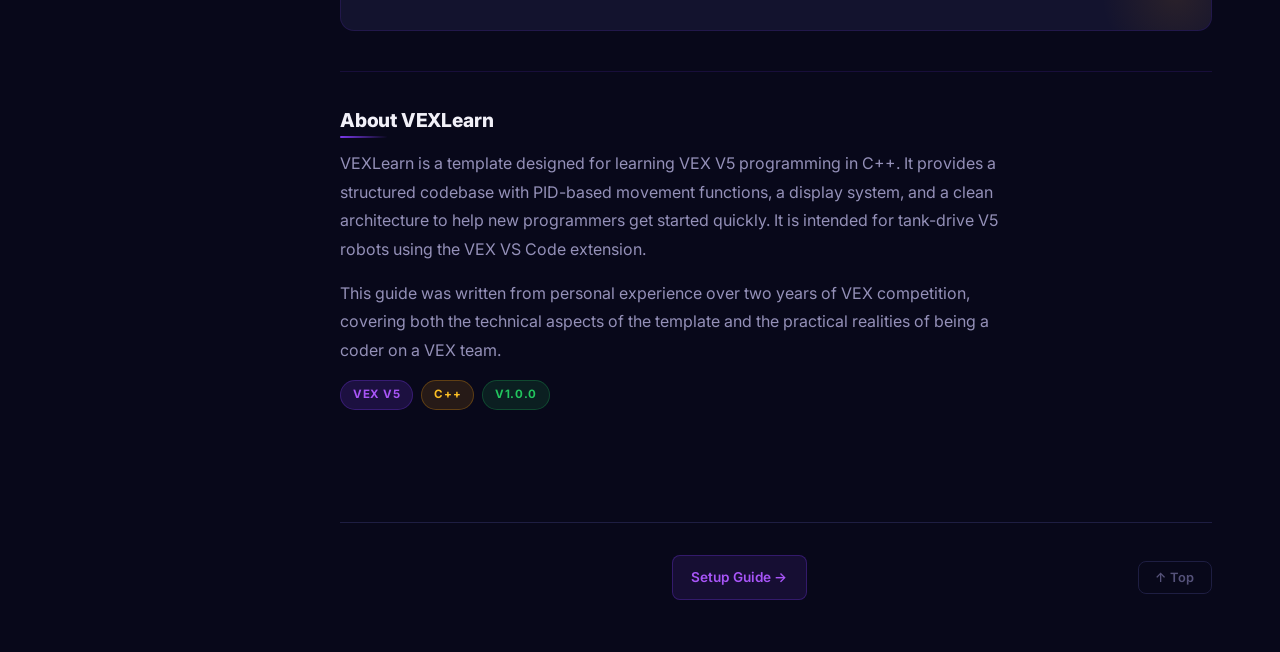
==== commit 4d6ea80a: "Stabilize v1.0.0 metadata and add validation" ====
--- a/docs/index.html
+++ b/docs/index.html
@@ -364,7 +364,7 @@
         <div class="page-badges" style="margin-top:16px;">
           <span class="badge badge-purple">VEX V5</span>
           <span class="badge badge-yellow">C++</span>
-          <span class="badge badge-green">v1.0.0 Release Candidate</span>
+          <span class="badge badge-green">v1.0.0</span>
         </div>
       </div>
 
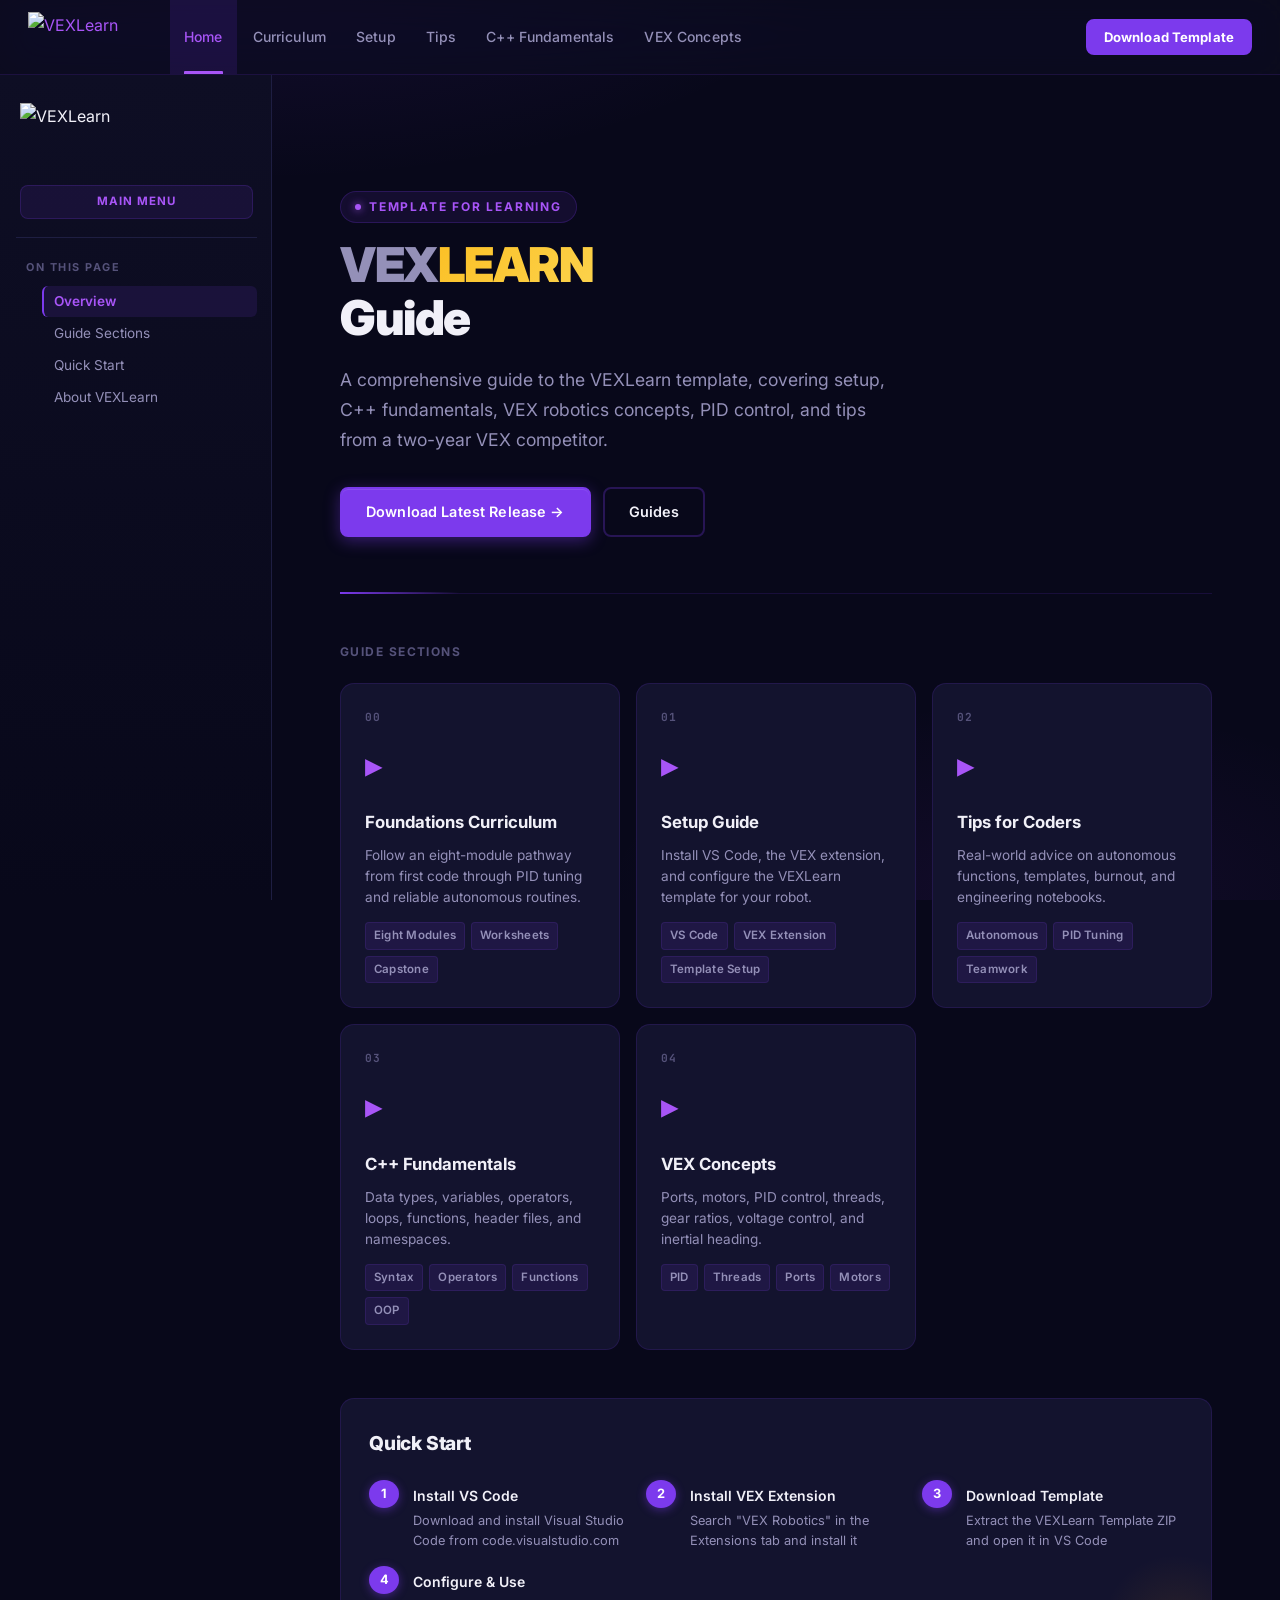
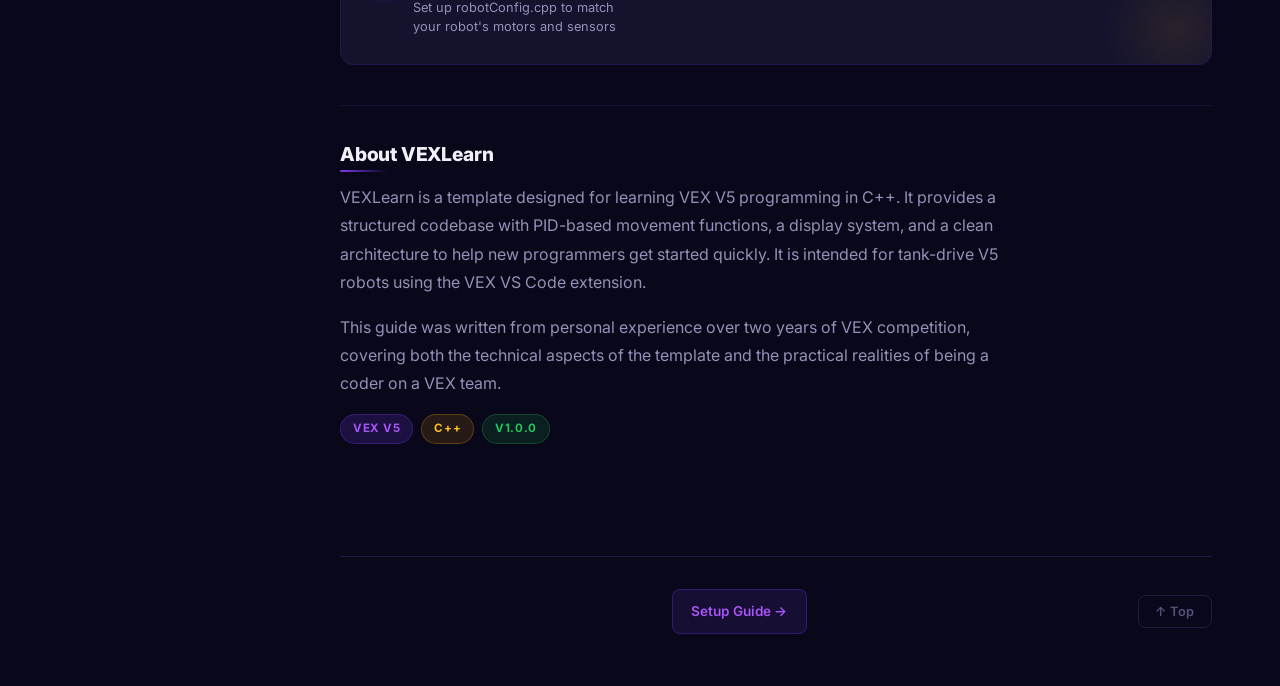
==== commit 35ae75f3: "Add VEXLearn Foundations curriculum" ====
--- a/docs/index.html
+++ b/docs/index.html
@@ -218,6 +218,7 @@
       </a>
       <ul class="nav-links">
         <li><a href="index.html">Home</a></li>
+        <li><a href="curriculum.html">Curriculum</a></li>
         <li><a href="setup.html">Setup</a></li>
         <li><a href="tips.html">Tips</a></li>
         <li><a href="cpp.html">C++ Fundamentals</a></li>
@@ -262,6 +263,18 @@
       <div id="sections">
         <div class="section-title">Guide Sections</div>
         <div class="nav-card-grid">
+          <a href="curriculum.html" class="nav-card">
+            <div class="nav-card-number">00</div>
+            <span class="nav-card-icon" aria-hidden="true">&#9656;</span>
+            <div class="nav-card-title">Foundations Curriculum</div>
+            <p class="nav-card-desc">Follow an eight-module pathway from first code through PID tuning and reliable autonomous routines.</p>
+            <div class="nav-card-topics">
+              <span class="topic-tag">Eight Modules</span>
+              <span class="topic-tag">Worksheets</span>
+              <span class="topic-tag">Capstone</span>
+            </div>
+          </a>
+
           <a href="setup.html" class="nav-card">
             <div class="nav-card-number">01</div>
             <span class="nav-card-icon" aria-hidden="true">&#9656;</span>
--- a/docs/styles.css
+++ b/docs/styles.css
@@ -857,6 +857,47 @@
 .checklist li.done .check-box::after { content: '\2713'; }
 
 .check-text { flex: 1; font-size: 0.9rem; line-height: 1.55; }
+
+/* ============================================================
+   Curriculum
+   ============================================================ */
+.curriculum-module {
+  margin: 28px 0;
+  padding: 26px;
+  background: var(--bg-card);
+  border: 1px solid var(--border-solid);
+  border-radius: var(--radius-xl);
+  box-shadow: var(--shadow-sm);
+}
+
+.curriculum-module h2 { margin-top: 0; }
+.curriculum-module h3 { margin-top: 24px; }
+
+.module-meta {
+  display: flex;
+  flex-wrap: wrap;
+  gap: 8px;
+  margin: 12px 0 20px;
+}
+
+.worksheet-link {
+  display: inline-block;
+  margin-top: 12px;
+  padding: 9px 14px;
+  color: var(--text-primary);
+  background: rgba(124,58,237,0.14);
+  border: 1px solid rgba(124,58,237,0.35);
+  border-radius: var(--radius);
+  font-size: 0.84rem;
+  font-weight: 700;
+  text-decoration: none;
+}
+
+.worksheet-link:hover {
+  background: rgba(124,58,237,0.24);
+  border-color: var(--accent-purple-light);
+  text-decoration: none;
+}
 
 /* ============================================================
    PID Visualizer
@@ -1599,6 +1640,7 @@
   .content { padding: 22px 16px; }
   .hero h1 { font-size: 1.7rem; }
   .code-block pre code { font-size: 0.8rem; padding: 14px 16px !important; }
+  .curriculum-module { padding: 20px 16px; }
 }
 
 /* ============================================================
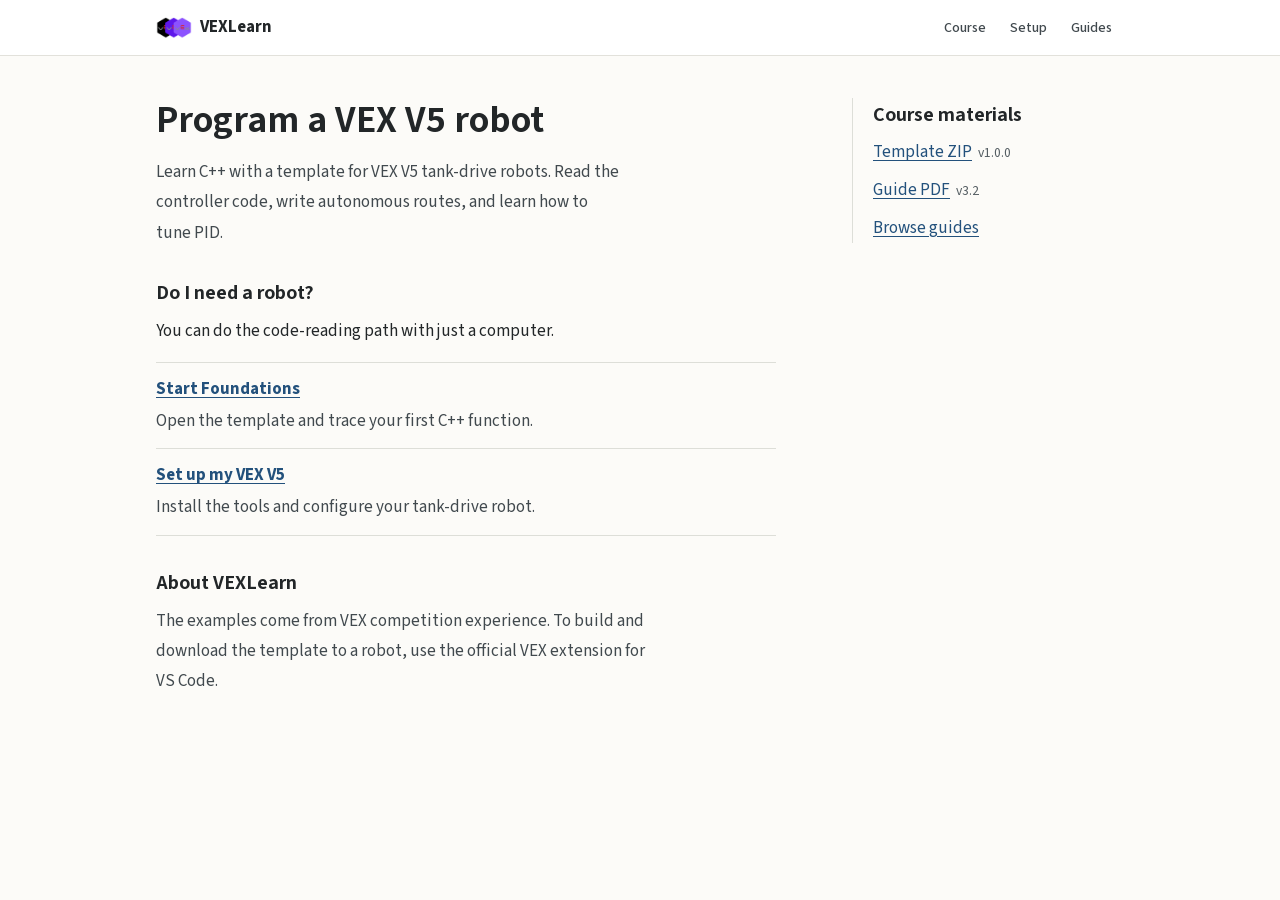
==== commit 6f4dcb0b: "Redesign the VEXLearn learning site" ====
--- a/docs/index.html
+++ b/docs/index.html
@@ -13,385 +13,59 @@
   <meta property="og:image" content="https://vexlearn.github.io/VEXLearn-Template/images/vexlearn-logo.png">
   <title>VEXLearn - Learn VEX V5 C++</title>
   <link rel="icon" href="images/vexlearn-icon.png">
-  <link rel="stylesheet" href="styles.css">
-  <link rel="stylesheet" href="https://cdnjs.cloudflare.com/ajax/libs/highlight.js/11.9.0/styles/atom-one-dark.min.css">
-  <style>
-    .hero {
-      padding: 64px 0 56px;
-      border-bottom: 1px solid var(--border);
-      margin-bottom: 48px;
-    }
-    .hero-eyebrow {
-      font-size: 0.75rem;
-      font-weight: 700;
-      text-transform: uppercase;
-      letter-spacing: 0.15em;
-      color: var(--accent-purple-light);
-      margin-bottom: 16px;
-    }
-    .hero h1 {
-      font-size: 3rem;
-      line-height: 1.1;
-      margin-bottom: 20px;
-    }
-    .hero h1 .vex { color: var(--text-secondary); }
-    .hero h1 .learn { color: var(--accent-yellow); }
-    .hero-desc {
-      font-size: 1.1rem;
-      color: var(--text-secondary);
-      max-width: 560px;
-      margin-bottom: 32px;
-      line-height: 1.7;
-    }
-    .hero-buttons {
-      display: flex;
-      gap: 12px;
-      flex-wrap: wrap;
-    }
-    .btn-primary {
-      background: var(--accent-purple);
-      color: white;
-      padding: 11px 24px;
-      border-radius: var(--radius);
-      font-size: 0.9rem;
-      font-weight: 600;
-      text-decoration: none;
-      transition: var(--transition);
-      border: 2px solid var(--accent-purple);
-    }
-    .btn-primary:hover {
-      background: var(--accent-purple-light);
-      border-color: var(--accent-purple-light);
-      text-decoration: none;
-    }
-    .btn-secondary {
-      background: transparent;
-      color: var(--text-primary);
-      padding: 11px 24px;
-      border-radius: var(--radius);
-      font-size: 0.9rem;
-      font-weight: 600;
-      text-decoration: none;
-      border: 2px solid var(--border-light);
-      transition: var(--transition);
-    }
-    .btn-secondary:hover {
-      border-color: var(--accent-purple);
-      color: var(--accent-purple-light);
-      text-decoration: none;
-    }
-    .section-title {
-      font-size: 0.75rem;
-      font-weight: 700;
-      text-transform: uppercase;
-      letter-spacing: 0.12em;
-      color: var(--text-muted);
-      margin-bottom: 20px;
-    }
-    .nav-card-grid {
-      display: grid;
-      grid-template-columns: repeat(auto-fit, minmax(260px, 1fr));
-      gap: 16px;
-      margin-bottom: 48px;
-    }
-    .nav-card {
-      background: var(--bg-card);
-      border: 1px solid var(--border);
-      border-radius: var(--radius-lg);
-      padding: 24px;
-      text-decoration: none;
-      transition: var(--transition);
-      display: block;
-    }
-    .nav-card:hover {
-      border-color: var(--accent-purple);
-      box-shadow: 0 0 0 1px rgba(123,63,228,0.3), var(--shadow);
-      transform: translateY(-2px);
-      text-decoration: none;
-    }
-    .nav-card-number {
-      font-size: 0.7rem;
-      font-weight: 700;
-      letter-spacing: 0.1em;
-      color: var(--text-muted);
-      margin-bottom: 8px;
-    }
-    .nav-card-icon {
-      font-size: 2.2rem;
-      margin-bottom: 14px;
-      display: block;
-    }
-    .nav-card-title {
-      font-size: 1.05rem;
-      font-weight: 700;
-      color: var(--text-primary);
-      margin-bottom: 8px;
-    }
-    .nav-card-desc {
-      font-size: 0.85rem;
-      color: var(--text-secondary);
-      line-height: 1.55;
-      margin: 0;
-    }
-    .nav-card-topics {
-      display: flex;
-      flex-wrap: wrap;
-      gap: 6px;
-      margin-top: 14px;
-    }
-    .topic-tag {
-      font-size: 0.72rem;
-      background: rgba(123,63,228,0.12);
-      color: var(--text-secondary);
-      padding: 3px 8px;
-      border-radius: 4px;
-      border: 1px solid rgba(123,63,228,0.15);
-    }
-    .quick-start {
-      background: var(--bg-card);
-      border: 1px solid var(--border);
-      border-radius: var(--radius-lg);
-      padding: 28px;
-      margin-bottom: 40px;
-    }
-    .quick-start h2 {
-      margin-top: 0;
-      border-bottom: none;
-      padding-bottom: 0;
-      font-size: 1.2rem;
-      margin-bottom: 20px;
-    }
-    .quick-steps {
-      display: grid;
-      grid-template-columns: repeat(auto-fit, minmax(200px, 1fr));
-      gap: 16px;
-    }
-    .quick-step {
-      display: flex;
-      gap: 14px;
-      align-items: flex-start;
-    }
-    .quick-step-num {
-      width: 28px;
-      height: 28px;
-      background: var(--accent-purple);
-      color: white;
-      border-radius: 50%;
-      display: flex;
-      align-items: center;
-      justify-content: center;
-      font-size: 0.8rem;
-      font-weight: 700;
-      flex-shrink: 0;
-    }
-    .quick-step-content h4 {
-      font-size: 0.875rem;
-      font-weight: 600;
-      color: var(--text-primary);
-      margin: 4px 0 4px;
-      text-transform: none;
-      letter-spacing: 0;
-    }
-    .quick-step-content p {
-      font-size: 0.8rem;
-      color: var(--text-secondary);
-      margin: 0;
-      line-height: 1.5;
-    }
-    .about-section {
-      padding: 32px 0;
-      border-top: 1px solid var(--border);
-    }
-    .about-section p {
-      color: var(--text-secondary);
-      max-width: 680px;
-    }
-  </style>
+  <link rel="stylesheet" href="styles.css?v=5">
 </head>
 <body>
-  <div id="progress-bar" aria-hidden="true"></div>
-
-  <header>
-    <nav class="nav-inner">
-      <a class="nav-logo" href="index.html">
-        <img src="images/vexlearn-icon.png?v=4" alt="VEXLearn" class="nav-logo-img" height="51">
+  <a class="skip-link" href="#main-content">Skip to content</a>
+  <header class="site-header">
+    <nav class="nav-inner" aria-label="Main navigation">
+      <a class="nav-logo" href="index.html" aria-label="VEXLearn home">
+        <span class="site-mark"><img src="images/vexlearn-original.png" width="400" height="400" alt=""></span>
+        <span class="nav-brand">VEXLearn</span>
       </a>
       <ul class="nav-links">
-        <li><a href="index.html">Home</a></li>
-        <li><a href="curriculum.html">Curriculum</a></li>
+        <li><a href="curriculum.html">Course</a></li>
         <li><a href="setup.html">Setup</a></li>
-        <li><a href="tips.html">Tips</a></li>
-        <li><a href="cpp.html">C++ Fundamentals</a></li>
-        <li><a href="vex-concepts.html">VEX Concepts</a></li>
+        <li><a href="guides.html">Guides</a></li>
       </ul>
-      <a href="https://github.com/VEXLearn/VEXLearn-Template/releases/latest" target="_blank" rel="noopener" class="nav-download-btn">Download Template</a>
-      <button class="nav-hamburger" type="button" aria-label="Open navigation" aria-controls="guide-sidebar" aria-expanded="false">
-        <span></span><span></span><span></span>
-      </button>
     </nav>
   </header>
 
-  <div class="layout">
-    <aside class="sidebar" id="guide-sidebar">
-      <div class="sidebar-logo-wrap">
-        <img src="images/vexlearn-logo.png?v=4" alt="VEXLearn" class="sidebar-logo" height="70">
-        <a href="index.html" class="sidebar-main-menu">Main Menu</a>
-      </div>
-      <div class="toc-title">On this page</div>
-      <ul class="toc-list">
-        <li><a href="#overview">Overview</a></li>
-        <li><a href="#sections">Guide Sections</a></li>
-        <li><a href="#quick-start">Quick Start</a></li>
-        <li><a href="#about">About VEXLearn</a></li>
+  <main class="home-content" id="main-content" tabindex="-1">
+    <div class="home-reading" id="overview">
+      <h1>Program a VEX&nbsp;V5 robot</h1>
+      <p class="home-intro">Learn C++ with a template for VEX V5 tank-drive robots. Read the controller code, write autonomous routes, and learn how to tune PID.</p>
+
+      <section class="home-paths" id="quick-start" aria-labelledby="path-heading">
+        <h2 id="path-heading">Do I need a robot?</h2>
+        <p>You can do the code-reading path with just a computer.</p>
+        <ul class="home-choices">
+          <li>
+            <a href="curriculum.html#module-0">Start Foundations</a>
+            <p>Open the template and trace your first C++ function.</p>
+          </li>
+          <li>
+            <a href="curriculum.html#setup-lab">Set up my VEX V5</a>
+            <p>Install the tools and configure your tank-drive robot.</p>
+          </li>
+        </ul>
+      </section>
+    </div>
+
+    <section class="home-resources" id="sections" aria-labelledby="resources-heading">
+      <h2 id="resources-heading">Course materials</h2>
+      <ul class="resource-links">
+        <li><a href="https://github.com/VEXLearn/VEXLearn-Template/releases/download/V1.0.0/VEXLearn.Template.V1.0.0.zip">Template ZIP</a> <span>v1.0.0</span></li>
+        <li><a href="https://github.com/VEXLearn/VEXLearn-Template/releases/download/V1.0.0/VEXLearn.Guide.V3.2.pdf">Guide PDF</a> <span>v3.2</span></li>
+        <li><a href="guides.html">Browse guides</a></li>
       </ul>
-    </aside>
+    </section>
 
-    <main class="content">
-      <div class="hero" id="overview">
-        <div class="hero-eyebrow">Template for Learning</div>
-        <h1><span class="vex">VEX</span><span class="learn">LEARN</span><br>Guide</h1>
-        <p class="hero-desc">
-          A comprehensive guide to the VEXLearn template, covering setup, C++ fundamentals,
-          VEX robotics concepts, PID control, and tips from a two-year VEX competitor.
-        </p>
-        <div class="hero-buttons">
-          <a href="https://github.com/VEXLearn/VEXLearn-Template/releases/latest" target="_blank" rel="noopener" class="btn-primary">Download Latest Release &#8594;</a>
-          <a href="guides.html" class="btn-secondary">Guides</a>
-        </div>
-      </div>
-
-      <div id="sections">
-        <div class="section-title">Guide Sections</div>
-        <div class="nav-card-grid">
-          <a href="curriculum.html" class="nav-card">
-            <div class="nav-card-number">00</div>
-            <span class="nav-card-icon" aria-hidden="true">&#9656;</span>
-            <div class="nav-card-title">Foundations Curriculum</div>
-            <p class="nav-card-desc">Follow an eight-module pathway from first code through PID tuning and reliable autonomous routines.</p>
-            <div class="nav-card-topics">
-              <span class="topic-tag">Eight Modules</span>
-              <span class="topic-tag">Worksheets</span>
-              <span class="topic-tag">Capstone</span>
-            </div>
-          </a>
-
-          <a href="setup.html" class="nav-card">
-            <div class="nav-card-number">01</div>
-            <span class="nav-card-icon" aria-hidden="true">&#9656;</span>
-            <div class="nav-card-title">Setup Guide</div>
-            <p class="nav-card-desc">Install VS Code, the VEX extension, and configure the VEXLearn template for your robot.</p>
-            <div class="nav-card-topics">
-              <span class="topic-tag">VS Code</span>
-              <span class="topic-tag">VEX Extension</span>
-              <span class="topic-tag">Template Setup</span>
-            </div>
-          </a>
-
-          <a href="tips.html" class="nav-card">
-            <div class="nav-card-number">02</div>
-            <span class="nav-card-icon" aria-hidden="true">&#9656;</span>
-            <div class="nav-card-title">Tips for Coders</div>
-            <p class="nav-card-desc">Real-world advice on autonomous functions, templates, burnout, and engineering notebooks.</p>
-            <div class="nav-card-topics">
-              <span class="topic-tag">Autonomous</span>
-              <span class="topic-tag">PID Tuning</span>
-              <span class="topic-tag">Teamwork</span>
-            </div>
-          </a>
-
-          <a href="cpp.html" class="nav-card">
-            <div class="nav-card-number">03</div>
-            <span class="nav-card-icon" aria-hidden="true">&#9656;</span>
-            <div class="nav-card-title">C++ Fundamentals</div>
-            <p class="nav-card-desc">Data types, variables, operators, loops, functions, header files, and namespaces.</p>
-            <div class="nav-card-topics">
-              <span class="topic-tag">Syntax</span>
-              <span class="topic-tag">Operators</span>
-              <span class="topic-tag">Functions</span>
-              <span class="topic-tag">OOP</span>
-            </div>
-          </a>
-
-          <a href="vex-concepts.html" class="nav-card">
-            <div class="nav-card-number">04</div>
-            <span class="nav-card-icon" aria-hidden="true">&#9656;</span>
-            <div class="nav-card-title">VEX Concepts</div>
-            <p class="nav-card-desc">Ports, motors, PID control, threads, gear ratios, voltage control, and inertial heading.</p>
-            <div class="nav-card-topics">
-              <span class="topic-tag">PID</span>
-              <span class="topic-tag">Threads</span>
-              <span class="topic-tag">Ports</span>
-              <span class="topic-tag">Motors</span>
-            </div>
-          </a>
-        </div>
-      </div>
-
-      <div id="quick-start" class="quick-start">
-        <h2>Quick Start</h2>
-        <div class="quick-steps">
-          <div class="quick-step">
-            <div class="quick-step-num">1</div>
-            <div class="quick-step-content">
-              <h4>Install VS Code</h4>
-              <p>Download and install Visual Studio Code from code.visualstudio.com</p>
-            </div>
-          </div>
-          <div class="quick-step">
-            <div class="quick-step-num">2</div>
-            <div class="quick-step-content">
-              <h4>Install VEX Extension</h4>
-              <p>Search "VEX Robotics" in the Extensions tab and install it</p>
-            </div>
-          </div>
-          <div class="quick-step">
-            <div class="quick-step-num">3</div>
-            <div class="quick-step-content">
-              <h4>Download Template</h4>
-              <p>Extract the VEXLearn Template ZIP and open it in VS Code</p>
-            </div>
-          </div>
-          <div class="quick-step">
-            <div class="quick-step-num">4</div>
-            <div class="quick-step-content">
-              <h4>Configure &amp; Use</h4>
-              <p>Set up robotConfig.cpp to match your robot's motors and sensors</p>
-            </div>
-          </div>
-        </div>
-      </div>
-
-      <div id="about" class="about-section">
-        <h2 style="margin-top:0; border-bottom:none; padding-bottom:0; font-size:1.2rem; margin-bottom:12px;">About VEXLearn</h2>
-        <p>
-          VEXLearn is a template designed for learning VEX V5 programming in C++.
-          It provides a structured codebase with PID-based movement functions, a display system,
-          and a clean architecture to help new programmers get started quickly. It is intended
-          for tank-drive V5 robots using the VEX VS Code extension.
-        </p>
-        <p>
-          This guide was written from personal experience over two years of VEX competition,
-          covering both the technical aspects of the template and the practical realities of
-          being a coder on a VEX team.
-        </p>
-        <div class="page-badges" style="margin-top:16px;">
-          <span class="badge badge-purple">VEX V5</span>
-          <span class="badge badge-yellow">C++</span>
-          <span class="badge badge-green">v1.0.0</span>
-        </div>
-      </div>
-
-      <div class="page-footer">
-        <div></div>
-        <div class="footer-nav">
-          <a href="setup.html" class="footer-nav-link next">Setup Guide &#8594;</a>
-        </div>
-        <button class="back-to-top" type="button">&#8593; Top</button>
-      </div>
-    </main>
-  </div>
-
-  <script src="https://cdnjs.cloudflare.com/ajax/libs/highlight.js/11.9.0/highlight.min.js"></script>
-  <script src="script.js"></script>
+    <section class="home-about" id="about" aria-labelledby="about-heading">
+      <h2 id="about-heading">About VEXLearn</h2>
+      <p>The examples come from VEX competition experience. To build and download the template to a robot, use the official VEX extension for VS Code.</p>
+    </section>
+  </main>
+  <script src="script.js?v=4" defer></script>
 </body>
 </html>
--- a/docs/styles.css
+++ b/docs/styles.css
@@ -1,49 +1,49 @@
-/* ============================================================
-   VEXLearn Guide - Enhanced Stylesheet
-   ============================================================ */
-
-@import url('https://fonts.googleapis.com/css2?family=Inter:wght@400;500;600;700;800;900&family=JetBrains+Mono:wght@400;500;600&display=swap');
+@font-face {
+  font-family: 'Source Sans 3';
+  src: url('fonts/source-sans-3.woff2') format('woff2');
+  font-weight: 200 900;
+  font-display: swap;
+}
+
+@font-face {
+  font-family: 'Source Sans 3';
+  src: url('fonts/source-sans-3-italic.woff2') format('woff2');
+  font-weight: 200 900;
+  font-style: italic;
+  font-display: swap;
+}
 
 :root {
-  --bg-primary:        #08081a;
-  --bg-secondary:      #0e0e24;
-  --bg-card:           #13132e;
-  --bg-hover:          #1c1c3a;
-  --bg-glass:          rgba(13, 13, 30, 0.75);
-
-  --accent-purple:     #7c3aed;
-  --accent-purple-mid: #9333ea;
-  --accent-purple-light: #a855f7;
+  --bg-primary:        #fcfbf8;
+  --bg-secondary:      #f5f2ee;
+  --bg-card:           #fff;
+  --bg-hover:          #efeee9;
+  --bg-glass:          #fff;
+
   --accent-yellow:     #f59e0b;
-  --accent-yellow-light: #fbbf24;
-  --accent-red:        #ef4444;
-  --accent-green:      #22c55e;
-  --accent-blue:       #3b82f6;
-
-  --text-primary:      #f1f0f8;
-  --text-secondary:    #9490b8;
-  --text-muted:        #55527a;
-
-  --border:            rgba(124, 58, 237, 0.15);
-  --border-light:      rgba(124, 58, 237, 0.28);
-  --border-solid:      #1e1e42;
-
-  --code-bg:           #090915;
-
-  --sidebar-width:     272px;
-  --header-height:     75px;
-  --radius:            8px;
-  --radius-lg:         14px;
-  --radius-xl:         20px;
-
-  --shadow-sm:  0 2px 8px rgba(0,0,0,0.35);
-  --shadow:     0 4px 24px rgba(0,0,0,0.5);
-  --shadow-lg:  0 8px 48px rgba(0,0,0,0.6);
-  --glow-purple: 0 0 24px rgba(124, 58, 237, 0.35);
-  --glow-yellow: 0 0 24px rgba(245, 158, 11, 0.3);
+  --accent-yellow-light: #765013;
+  --accent-red:        #aa283a;
+  --accent-green:      #21694a;
+  --accent-blue:       #23517c;
+
+  --text-primary:      #222628;
+  --text-secondary:    #41494e;
+  --text-muted:        #555e63;
+
+  --border:            #e2e1db;
+  --border-light:      #bbbdb8;
+  --border-solid:      #ddded8;
+
+  --code-bg:           #f1f2ef;
+  --font-mono:         ui-monospace, Consolas, monospace;
+
+  --sidebar-width:     238px;
+  --header-height:     56px;
+  --radius:            5px;
+
+  --shadow-lg:  0 4px 16px rgba(32, 25, 39, 0.12);
 
   --transition: 0.18s cubic-bezier(0.4,0,0.2,1);
-  --transition-slow: 0.35s cubic-bezier(0.4,0,0.2,1);
 }
 
 /* ============================================================
@@ -53,16 +53,12 @@
 html { scroll-behavior: smooth; }
 
 body {
-  font-family: 'Inter', 'Segoe UI', system-ui, -apple-system, sans-serif;
+  font-family: 'Source Sans 3', 'Segoe UI', sans-serif;
   background: var(--bg-primary);
   color: var(--text-primary);
   line-height: 1.7;
-  font-size: 16px;
+  font-size: 17px;
   -webkit-font-smoothing: antialiased;
-  background-image:
-    radial-gradient(ellipse 80% 50% at 20% -10%, rgba(124,58,237,0.12) 0%, transparent 60%),
-    radial-gradient(ellipse 60% 40% at 80% 100%, rgba(147,51,234,0.08) 0%, transparent 55%);
-  background-attachment: fixed;
 }
 
 /* ============================================================
@@ -70,117 +66,92 @@
    ============================================================ */
 #progress-bar {
   position: fixed;
-  top: 0; left: 0;
-  height: 3px;
-  background: linear-gradient(90deg,
-    var(--accent-purple) 0%,
-    var(--accent-purple-light) 40%,
-    var(--accent-yellow) 100%);
+  top: calc(var(--header-height) - 2px);
+  left: 0;
+  height: 2px;
+  background: var(--accent-blue);
   z-index: 1000;
+  pointer-events: none;
   transition: width 0.1s linear;
-  box-shadow: 0 0 12px rgba(168, 85, 247, 0.7);
-}
-
-/* ============================================================
-   Header / Nav - Glassmorphism
-   ============================================================ */
-header {
+}
+
+/* ============================================================
+   Header and navigation
+   ============================================================ */
+.site-header {
   position: fixed;
   top: 0; left: 0; right: 0;
   height: var(--header-height);
   background: var(--bg-glass);
-  backdrop-filter: blur(20px) saturate(180%);
-  -webkit-backdrop-filter: blur(20px) saturate(180%);
   border-bottom: 1px solid var(--border);
   z-index: 200;
   display: flex;
   align-items: stretch;
-  padding: 0 28px;
 }
 
 .nav-inner {
   display: flex;
   align-items: stretch;
   width: 100%;
-  gap: 6px;
+  max-width: 1024px;
+  margin-inline: auto;
+  padding-inline: 28px;
+  gap: 16px;
 }
 
 /* Logo */
 .nav-logo {
   display: flex;
   align-items: center;
-  gap: 10px;
+  gap: 8px;
+  color: var(--text-primary);
+  font-weight: 700;
   text-decoration: none;
-  margin-right: 20px;
   flex-shrink: 0;
 }
 
-.nav-logo-text {
-  font-size: 1.05rem;
-  font-weight: 900;
-  letter-spacing: 0.04em;
-  line-height: 1;
-}
-
-.nav-logo-text .vex  { color: var(--text-secondary); }
-.nav-logo-text .learn { color: var(--accent-yellow-light); }
-
-.nav-logo:hover .nav-logo-text .learn {
-  text-shadow: var(--glow-yellow);
+.site-mark {
+  display: block;
+  position: relative;
+  overflow: hidden;
+  width: 36px;
+  height: 22px;
+}
+
+.site-mark img {
+  position: absolute;
+  width: 82px;
+  height: auto;
+  left: -23px;
+  top: -23px;
 }
 
 /* Nav Links */
 .nav-links {
   display: flex;
-  gap: 2px;
   list-style: none;
-  flex: 1;
-  align-items: stretch;
-  height: 100%;
-}
-
-.nav-links li { display: flex; align-items: stretch; align-self: stretch; height: 100%; }
+  margin: 0 0 0 auto;
+  padding: 0;
+}
+
+.nav-links li { display: flex; margin: 0; }
 
 .nav-links a {
   display: flex;
   align-items: center;
-  padding: 0 14px;
-  border-radius: 0;
+  padding: 0 12px;
   color: var(--text-secondary);
   text-decoration: none;
   font-size: 0.875rem;
   font-weight: 500;
-  letter-spacing: 0.01em;
-  transition: var(--transition);
-  position: relative;
   white-space: nowrap;
 }
 
-.nav-links a::after {
-  content: '';
-  position: absolute;
-  bottom: 0; left: 14px; right: 14px;
-  height: 3px;
-  border-radius: 1px 1px 0 0;
-  background: var(--accent-purple-light);
-  transform: scaleX(0);
-  transition: transform var(--transition);
-  transform-origin: center;
-}
-
-.nav-links a:hover {
-  color: var(--text-primary);
-  background: rgba(124, 58, 237, 0.1);
-}
-
-.nav-links a:hover::after { transform: scaleX(1); }
-
+.nav-links a:hover,
 .nav-links a.active {
-  color: var(--accent-purple-light);
-  background: rgba(124, 58, 237, 0.14);
-}
-
-.nav-links a.active::after { transform: scaleX(1); }
+  color: var(--accent-blue);
+  text-decoration: underline;
+}
 
 /* Search */
 .search-wrapper { margin-left: auto; margin-right: 8px; }
@@ -204,35 +175,28 @@
 .search-input::placeholder { color: var(--text-muted); }
 
 .search-input:focus {
-  border-color: var(--accent-purple);
-  background-color: rgba(124, 58, 237, 0.08);
+  border-color: var(--accent-blue);
+  background-color: rgba(46, 63, 79, 0.08);
   width: 250px;
-  box-shadow: 0 0 0 3px rgba(124, 58, 237, 0.15);
-}
-
-/* Hamburger */
+  box-shadow: 0 0 0 3px rgba(46, 63, 79, 0.15);
+}
+
 .nav-hamburger {
   display: none;
-  flex-direction: column;
-  gap: 5px;
+  align-self: center;
+  min-height: 40px;
+  padding-inline: 10px;
+  border: 1px solid var(--border-light);
+  border-radius: var(--radius);
+  background: var(--bg-card);
+  color: var(--accent-blue);
+  font: inherit;
+  font-size: 0.85rem;
+  font-weight: 600;
   cursor: pointer;
-  padding: 8px 10px;
-  margin-left: auto;
-  border-radius: 6px;
-  border: 1px solid rgba(255,255,255,0.12);
-  background: #0a0a0a;
-  transition: var(--transition);
-  align-self: center;
-}
-
-.nav-hamburger:hover { background: rgba(255,255,255,0.08); }
-
-.nav-hamburger span {
-  width: 22px; height: 2px;
-  background: #ffffff;
-  border-radius: 2px;
-  transition: var(--transition);
-}
+}
+
+.nav-hamburger:hover { background: var(--bg-hover); }
 
 /* ============================================================
    Layout
@@ -252,9 +216,9 @@
   position: fixed;
   top: var(--header-height); bottom: 0; left: 0;
   overflow-y: auto;
-  padding: 28px 14px 28px 16px;
+  padding: 30px 18px;
   border-right: 1px solid var(--border-solid);
-  background: linear-gradient(180deg, var(--bg-secondary) 0%, var(--bg-primary) 100%);
+  background: var(--bg-secondary);
   scrollbar-width: thin;
   scrollbar-color: var(--border-solid) transparent;
 }
@@ -264,10 +228,8 @@
 .sidebar::-webkit-scrollbar-thumb { background: var(--border-solid); border-radius: 2px; }
 
 .toc-title {
-  font-size: 0.68rem;
-  font-weight: 700;
-  text-transform: uppercase;
-  letter-spacing: 0.14em;
+  font-size: 0.82rem;
+  font-weight: 600;
   color: var(--text-muted);
   padding: 0 10px;
   margin-bottom: 10px;
@@ -278,26 +240,24 @@
 
 .toc-list a {
   display: block;
-  padding: 6px 10px;
-  border-radius: 6px;
+  padding: 8px 10px;
+  border-radius: 4px;
   color: var(--text-secondary);
   text-decoration: none;
   font-size: 0.85rem;
-  transition: var(--transition);
+  transition: background-color var(--transition), color var(--transition), border-color var(--transition);
   border-left: 2px solid transparent;
   line-height: 1.4;
 }
 
 .toc-list a:hover {
   color: var(--text-primary);
-  background: rgba(124, 58, 237, 0.08);
-  border-left-color: var(--border-light);
+  text-decoration: underline;
 }
 
 .toc-list a.active {
-  color: var(--accent-purple-light);
-  border-left-color: var(--accent-purple);
-  background: rgba(124, 58, 237, 0.12);
+  color: var(--text-primary);
+  border-left-color: var(--accent-blue);
   font-weight: 600;
 }
 
@@ -308,7 +268,7 @@
 }
 
 .toc-list .toc-sub a:hover { color: var(--text-secondary); }
-.toc-list .toc-sub a.active { color: var(--accent-purple-light); }
+.toc-list .toc-sub a.active { color: var(--text-primary); }
 
 .toc-divider {
   height: 1px;
@@ -321,89 +281,53 @@
    ============================================================ */
 .content {
   flex: 1;
+  min-width: 0;
+  max-width: 1120px;
   margin-left: var(--sidebar-width);
-  padding: 52px 68px;
-  animation: fadeUp 0.4s ease both;
-}
-
-@keyframes fadeUp {
-  from { opacity: 0; transform: translateY(16px); }
-  to   { opacity: 1; transform: translateY(0); }
-}
+  padding: 48px clamp(28px, 4vw, 64px);
+  overflow-wrap: anywhere;
+}
+
+main[id], main [id] { scroll-margin-top: calc(var(--header-height) + 18px); }
 
 /* ============================================================
    Typography
    ============================================================ */
 h1 {
-  font-size: 2.4rem;
-  font-weight: 900;
+  font-size: 2.25rem;
+  font-weight: 650;
   color: var(--text-primary);
   margin-bottom: 16px;
   line-height: 1.15;
-  letter-spacing: -0.02em;
-}
-
-h1 .highlight {
-  background: linear-gradient(135deg, var(--accent-yellow-light), var(--accent-yellow));
-  -webkit-background-clip: text;
-  -webkit-text-fill-color: transparent;
-  background-clip: text;
 }
 
 h2 {
-  font-size: 1.45rem;
-  font-weight: 800;
+  font-size: 1.5rem;
+  font-weight: 650;
   color: var(--text-primary);
   margin-top: 56px;
   margin-bottom: 18px;
   padding-bottom: 14px;
   border-bottom: 1px solid var(--border-solid);
   scroll-margin-top: calc(var(--header-height) + 20px);
-  letter-spacing: -0.01em;
   position: relative;
-}
-
-h2::before {
-  content: '';
-  position: absolute;
-  bottom: -1px; left: 0;
-  width: 48px; height: 2px;
-  background: linear-gradient(90deg, var(--accent-purple), transparent);
-  border-radius: 1px;
-}
-
-h2 .section-badge {
-  font-size: 0.68rem;
-  font-weight: 700;
-  background: rgba(124, 58, 237, 0.18);
-  color: var(--accent-purple-light);
-  padding: 2px 8px;
-  border-radius: 20px;
-  vertical-align: middle;
-  margin-left: 10px;
-  text-transform: uppercase;
-  letter-spacing: 0.07em;
-  border: 1px solid rgba(124,58,237,0.25);
 }
 
 h3 {
   font-size: 1.05rem;
   font-weight: 700;
-  color: var(--accent-yellow-light);
+  color: var(--text-primary);
   margin-top: 30px;
   margin-bottom: 10px;
   scroll-margin-top: calc(var(--header-height) + 20px);
-  letter-spacing: 0.01em;
 }
 
 h4 {
-  font-size: 0.78rem;
-  font-weight: 700;
-  color: var(--text-muted);
+  font-size: 0.95rem;
+  font-weight: 600;
+  color: var(--text-primary);
   margin-top: 22px;
   margin-bottom: 8px;
-  text-transform: uppercase;
-  letter-spacing: 0.1em;
 }
 
 p {
@@ -412,98 +336,80 @@
   line-height: 1.78;
 }
 
-a { color: var(--accent-purple-light); text-decoration: none; }
-a:hover { text-decoration: underline; text-decoration-color: rgba(168,85,247,0.5); }
+main > p, .curriculum-module > p { max-width: 75ch; }
+
+a { color: var(--accent-blue); text-underline-offset: 0.18em; }
+a:hover { text-decoration-thickness: 2px; }
+:focus-visible { outline: 2px solid var(--accent-blue); outline-offset: 3px; }
+
+.skip-link {
+  position: fixed;
+  top: 8px;
+  left: 12px;
+  z-index: 300;
+  transform: translateY(-150%);
+  padding: 8px 14px;
+  background: var(--bg-card);
+}
+
+.skip-link:focus { transform: none; }
 
 /* ============================================================
    Lists
    ============================================================ */
 ul, ol { padding-left: 26px; margin-bottom: 16px; }
 ul li, ol li { margin-bottom: 9px; line-height: 1.7; color: var(--text-primary); }
-ul li::marker { color: var(--accent-purple); }
-ol li::marker { color: var(--accent-purple); font-weight: 700; }
+ul li::marker { color: var(--accent-blue); }
+ol li::marker { color: var(--accent-blue); font-weight: 700; }
 ul li ul, ol li ol, ul li ol, ol li ul { margin-top: 8px; margin-bottom: 4px; }
 
 /* ============================================================
    Inline Code
    ============================================================ */
 code:not(.hljs):not([class*="language-"]) {
-  font-family: 'JetBrains Mono', 'Fira Code', 'Cascadia Code', monospace;
+  font-family: var(--font-mono);
   font-size: 0.84em;
-  background: rgba(124, 58, 237, 0.13);
-  color: var(--accent-purple-light);
-  padding: 2px 7px;
-  border-radius: 5px;
-  border: 1px solid rgba(124,58,237,0.22);
+  background: var(--code-bg);
+  padding: 1px 3px;
 }
 
 /* ============================================================
    Code Blocks
    ============================================================ */
 .code-block {
-  position: relative;
   margin: 22px 0;
-  border-radius: var(--radius-lg);
-  border: 1px solid rgba(124,58,237,0.2);
-  overflow: hidden;
-  box-shadow: var(--shadow-sm), inset 0 1px 0 rgba(255,255,255,0.04);
-  transition: var(--transition);
-}
-
-.code-block:hover {
-  border-color: rgba(124,58,237,0.4);
-  box-shadow: var(--shadow), 0 0 0 1px rgba(124,58,237,0.15);
+  border: 1px solid var(--border-solid);
 }
 
 .code-block-header {
   display: flex;
   align-items: center;
   justify-content: space-between;
-  padding: 9px 18px;
-  background: rgba(255,255,255,0.03);
-  border-bottom: 1px solid rgba(124,58,237,0.15);
-  /* Traffic light dots */
-}
-
-.code-block-header::before {
-  content: '';
-  width: 10px; height: 10px;
-  border-radius: 50%;
-  background: #ef4444;
-  box-shadow: 16px 0 0 #f59e0b, 32px 0 0 #22c55e;
-  flex-shrink: 0;
-  margin-right: 8px;
-  opacity: 0.7;
+  gap: 12px;
+  padding: 6px 12px;
+  border-bottom: 1px solid var(--border-solid);
 }
 
 .code-lang {
-  font-size: 0.72rem;
-  font-weight: 700;
+  font-size: 0.85rem;
   color: var(--text-muted);
-  text-transform: uppercase;
-  letter-spacing: 0.1em;
-  font-family: 'JetBrains Mono', monospace;
 }
 
 .copy-btn {
-  background: rgba(124,58,237,0.12);
-  border: 1px solid rgba(124,58,237,0.2);
-  color: var(--text-secondary);
-  padding: 3px 12px;
-  border-radius: 5px;
-  font-size: 0.73rem;
+  background: var(--bg-card);
+  border: 1px solid var(--border-light);
+  color: var(--accent-blue);
+  padding: 3px 9px;
+  border-radius: var(--radius);
+  font-size: 0.85rem;
   font-weight: 600;
   cursor: pointer;
-  transition: var(--transition);
-  font-family: 'Inter', sans-serif;
-  letter-spacing: 0.02em;
+  font-family: inherit;
+  flex-shrink: 0;
 }
 
 .copy-btn:hover {
-  background: rgba(124,58,237,0.22);
-  color: var(--text-primary);
-  border-color: var(--accent-purple-light);
-  transform: translateY(-1px);
+  background: var(--bg-hover);
 }
 
 .copy-btn.copied {
@@ -516,22 +422,28 @@
   margin: 0;
   overflow-x: auto;
   scrollbar-width: thin;
-  scrollbar-color: rgba(124,58,237,0.3) transparent;
+  scrollbar-color: rgba(46, 63, 79, 0.3) transparent;
 }
 
 .code-block pre::-webkit-scrollbar { height: 4px; }
 .code-block pre::-webkit-scrollbar-track { background: transparent; }
-.code-block pre::-webkit-scrollbar-thumb { background: rgba(124,58,237,0.3); border-radius: 2px; }
-
-.code-block pre code,
-.code-block pre code.hljs {
-  font-family: 'JetBrains Mono', 'Fira Code', 'Cascadia Code', monospace !important;
+.code-block pre::-webkit-scrollbar-thumb { background: rgba(46, 63, 79, 0.3); border-radius: 2px; }
+
+.code-block pre code {
+  font-family: var(--font-mono);
   font-size: 0.87rem;
   line-height: 1.65;
-  padding: 18px 22px !important;
+  padding: 14px 16px;
   display: block;
-  background: var(--code-bg) !important;
-}
+  background: var(--code-bg);
+  color: var(--text-primary);
+  overflow-wrap: normal;
+}
+
+.hljs-comment { color: #505e54; }
+.hljs-keyword, .hljs-literal { color: #254977; font-weight: 600; }
+.hljs-string, .hljs-number { color: #754423; }
+.hljs-title, .hljs-type, .hljs-built_in { color: #265b45; }
 
 /* ============================================================
    Tables
@@ -539,41 +451,25 @@
 .table-container {
   overflow-x: auto;
   margin: 22px 0;
-  border-radius: var(--radius-lg);
   border: 1px solid var(--border-solid);
-  box-shadow: var(--shadow-sm);
 }
 
 table { width: 100%; border-collapse: collapse; font-size: 0.9rem; }
 
-thead {
-  background: linear-gradient(135deg,
-    rgba(124,58,237,0.25) 0%,
-    rgba(147,51,234,0.15) 50%,
-    rgba(245,158,11,0.12) 100%);
-}
+thead { background: var(--bg-secondary); }
 
 thead th {
   padding: 13px 18px;
   text-align: left;
-  font-weight: 700;
-  font-size: 0.75rem;
-  text-transform: uppercase;
-  letter-spacing: 0.09em;
-  color: var(--accent-yellow-light);
+  font-weight: 600;
+  color: var(--text-primary);
   border-bottom: 1px solid var(--border-solid);
   white-space: nowrap;
 }
 
-tbody tr {
-  border-bottom: 1px solid var(--border-solid);
-  transition: background var(--transition);
-}
+tbody tr { border-bottom: 1px solid var(--border-solid); }
 
 tbody tr:last-child { border-bottom: none; }
-tbody tr:nth-child(even) { background: rgba(255,255,255,0.015); }
-
-tbody tr:hover { background: rgba(124,58,237,0.08); }
 
 tbody td {
   padding: 11px 18px;
@@ -581,151 +477,31 @@
   line-height: 1.55;
 }
 
-tbody td:first-child {
-  font-family: 'JetBrains Mono', monospace;
-  color: var(--accent-purple-light);
-  font-weight: 600;
-  font-size: 0.88em;
-  white-space: nowrap;
-}
-
 /* ============================================================
    Callout Boxes
    ============================================================ */
 .callout {
-  padding: 16px 20px;
-  border-radius: var(--radius-lg);
-  margin: 22px 0;
-  border: 1px solid;
-  display: flex;
-  gap: 14px;
+  padding: 6px 0 6px 14px;
+  margin: 18px 0;
+  border-left: 2px solid var(--border-light);
+  display: flex;
+  gap: 8px;
   align-items: flex-start;
-  position: relative;
-  overflow: hidden;
-}
-
-.callout::before {
-  content: '';
-  position: absolute;
-  top: 0; left: 0; bottom: 0;
-  width: 3px;
-  border-radius: 3px 0 0 3px;
-}
-
-.callout-icon { font-size: 1.15rem; flex-shrink: 0; margin-top: 1px; }
-.callout-content { flex: 1; }
-.callout-content p { margin-bottom: 0; font-size: 0.92rem; line-height: 1.65; }
+}
+
+.callout-icon { flex-shrink: 0; }
+.callout-content { flex: 1; min-width: 0; }
+.callout-content p { margin-bottom: 0; }
 .callout-content p + p { margin-top: 8px; }
 
-.callout.warning {
-  background: rgba(245,158,11,0.07);
-  border-color: rgba(245,158,11,0.25);
-}
-.callout.warning::before { background: var(--accent-yellow); }
+.callout.warning { border-color: var(--accent-yellow-light); }
 .callout.warning .callout-icon { color: var(--accent-yellow-light); }
-
-.callout.info {
-  background: rgba(124,58,237,0.08);
-  border-color: rgba(124,58,237,0.22);
-}
-.callout.info::before { background: var(--accent-purple); }
-.callout.info .callout-icon { color: var(--accent-purple-light); }
-
-.callout.danger {
-  background: rgba(239,68,68,0.07);
-  border-color: rgba(239,68,68,0.25);
-}
-.callout.danger::before { background: var(--accent-red); }
+.callout.info, .callout.success { display: block; padding: 0; border: 0; }
+.callout.info .callout-icon, .callout.success .callout-icon { display: none; }
+.callout.danger { border-color: var(--accent-red); }
 .callout.danger .callout-icon { color: var(--accent-red); }
 
-.callout.success {
-  background: rgba(34,197,94,0.07);
-  border-color: rgba(34,197,94,0.25);
-}
-.callout.success::before { background: var(--accent-green); }
-.callout.success .callout-icon { color: var(--accent-green); }
-
-/* ============================================================
-   Cards
-   ============================================================ */
-.card-grid {
-  display: grid;
-  grid-template-columns: repeat(auto-fit, minmax(240px, 1fr));
-  gap: 16px;
-  margin: 24px 0;
-}
-
-.card {
-  background: var(--bg-card);
-  border: 1px solid var(--border-solid);
-  border-radius: var(--radius-lg);
-  padding: 22px;
-  transition: var(--transition-slow);
-  text-decoration: none;
-  display: block;
-  position: relative;
-  overflow: hidden;
-}
-
-.card::before {
-  content: '';
-  position: absolute;
-  inset: 0;
-  background: linear-gradient(135deg, rgba(124,58,237,0.12) 0%, transparent 60%);
-  opacity: 0;
-  transition: opacity var(--transition);
-}
-
-.card:hover::before { opacity: 1; }
-
-.card:hover {
-  border-color: rgba(124,58,237,0.5);
-  box-shadow: 0 0 0 1px rgba(124,58,237,0.2), var(--shadow), var(--glow-purple);
-  transform: translateY(-3px);
-  text-decoration: none;
-}
-
-.card-icon { font-size: 2rem; margin-bottom: 12px; display: block; }
-.card-title { font-size: 1rem; font-weight: 700; color: var(--text-primary); margin-bottom: 7px; }
-.card-desc { font-size: 0.84rem; color: var(--text-secondary); line-height: 1.55; margin: 0; }
-
-/* ============================================================
-   Numbered Steps
-   ============================================================ */
-.steps { counter-reset: step-counter; list-style: none; padding-left: 0; }
-
-.steps li {
-  counter-increment: step-counter;
-  position: relative;
-  padding: 15px 18px 15px 58px;
-  margin-bottom: 8px;
-  background: var(--bg-card);
-  border-radius: var(--radius-lg);
-  border: 1px solid var(--border-solid);
-  transition: var(--transition);
-  line-height: 1.6;
-}
-
-.steps li:hover {
-  border-color: rgba(124,58,237,0.3);
-  background: var(--bg-hover);
-}
-
-.steps li::before {
-  content: counter(step-counter);
-  position: absolute;
-  left: 16px; top: 16px;
-  width: 28px; height: 28px;
-  background: linear-gradient(135deg, var(--accent-purple), var(--accent-purple-mid));
-  color: white;
-  border-radius: 50%;
-  display: flex;
-  align-items: center;
-  justify-content: center;
-  font-size: 0.78rem;
-  font-weight: 800;
-  box-shadow: 0 2px 8px rgba(124,58,237,0.45);
-}
+.steps > li { padding-left: 4px; margin-bottom: 14px; }
 
 /* ============================================================
    Tab System
@@ -752,7 +528,7 @@
   font-weight: 600;
   cursor: pointer;
   transition: var(--transition);
-  font-family: 'Inter', sans-serif;
+  font-family: inherit;
   white-space: nowrap;
   letter-spacing: 0.01em;
 }
@@ -760,8 +536,8 @@
 .tab-btn:hover { color: var(--text-secondary); }
 
 .tab-btn.active {
-  color: var(--accent-purple-light);
-  border-bottom-color: var(--accent-purple);
+  color: var(--accent-blue);
+  border-bottom-color: var(--accent-blue);
 }
 
 .tab-content { display: none; padding-top: 24px; animation: fadeIn 0.2s ease; }
@@ -777,26 +553,22 @@
   align-items: center;
   gap: 14px;
   margin-bottom: 14px;
-  padding: 12px 16px;
-  background: var(--bg-card);
-  border-radius: var(--radius);
-  border: 1px solid var(--border-solid);
 }
 
 .checklist-progress-bar {
   flex: 1;
   height: 6px;
-  background: rgba(255,255,255,0.06);
+  background: var(--border-solid);
   border-radius: 3px;
   overflow: hidden;
 }
 
 .checklist-progress-fill {
   height: 100%;
-  background: linear-gradient(90deg, var(--accent-purple), var(--accent-green));
+  background: var(--accent-blue);
   border-radius: 3px;
   transition: width 0.4s cubic-bezier(0.4,0,0.2,1);
-  box-shadow: 0 0 8px rgba(124,58,237,0.5);
+  width: 0;
 }
 
 .checklist-progress-text {
@@ -804,7 +576,7 @@
   font-weight: 700;
   color: var(--text-secondary);
   white-space: nowrap;
-  font-family: 'JetBrains Mono', monospace;
+  font-family: var(--font-mono);
 }
 
 .checklist { list-style: none; padding: 0; }
@@ -822,11 +594,10 @@
 }
 
 .checklist li:hover {
-  background: rgba(124,58,237,0.06);
-  border-color: rgba(124,58,237,0.15);
-}
-
-.checklist li.done { opacity: 0.55; }
+  background: rgba(46, 63, 79, 0.06);
+  border-color: rgba(46, 63, 79, 0.15);
+}
+
 .checklist li.done .check-text {
   text-decoration: line-through;
   color: var(--text-muted);
@@ -851,7 +622,6 @@
   background: var(--accent-green);
   border-color: var(--accent-green);
   color: white;
-  box-shadow: 0 0 8px rgba(34,197,94,0.4);
 }
 
 .checklist li.done .check-box::after { content: '\2713'; }
@@ -862,69 +632,36 @@
    Curriculum
    ============================================================ */
 .curriculum-module {
-  margin: 28px 0;
-  padding: 26px;
-  background: var(--bg-card);
-  border: 1px solid var(--border-solid);
-  border-radius: var(--radius-xl);
-  box-shadow: var(--shadow-sm);
+  margin: 48px 0;
 }
 
 .curriculum-module h2 { margin-top: 0; }
 .curriculum-module h3 { margin-top: 24px; }
 
 .module-meta {
-  display: flex;
-  flex-wrap: wrap;
-  gap: 8px;
-  margin: 12px 0 20px;
+  color: var(--text-muted);
+  font-size: 0.9rem;
 }
 
 .worksheet-link {
   display: inline-block;
   margin-top: 12px;
-  padding: 9px 14px;
-  color: var(--text-primary);
-  background: rgba(124,58,237,0.14);
-  border: 1px solid rgba(124,58,237,0.35);
-  border-radius: var(--radius);
   font-size: 0.84rem;
   font-weight: 700;
-  text-decoration: none;
-}
-
-.worksheet-link:hover {
-  background: rgba(124,58,237,0.24);
-  border-color: var(--accent-purple-light);
-  text-decoration: none;
 }
 
 /* ============================================================
    PID Visualizer
    ============================================================ */
 .pid-visualizer {
-  background: linear-gradient(135deg, var(--bg-card) 0%, rgba(13,13,30,0.95) 100%);
-  border: 1px solid rgba(124,58,237,0.25);
-  border-radius: var(--radius-xl);
-  padding: 28px;
+  border-block: 1px solid var(--border-solid);
+  padding: 20px 0;
   margin: 26px 0;
-  box-shadow: var(--shadow), inset 0 1px 0 rgba(255,255,255,0.04);
-  position: relative;
-  overflow: hidden;
-}
-
-.pid-visualizer::before {
-  content: '';
-  position: absolute;
-  top: -60px; right: -60px;
-  width: 180px; height: 180px;
-  background: radial-gradient(circle, rgba(124,58,237,0.15) 0%, transparent 70%);
-  pointer-events: none;
 }
 
 .pid-controls {
   display: grid;
-  grid-template-columns: repeat(3, 1fr);
+  grid-template-columns: repeat(3, minmax(0, 1fr));
   gap: 20px;
   margin-bottom: 24px;
 }
@@ -932,7 +669,7 @@
 .pid-control { display: flex; flex-direction: column; gap: 8px; }
 
 .pid-input-row { display: flex; align-items: center; gap: 10px; }
-.pid-input-row input[type="range"] { flex: 1; }
+.pid-input-row input[type="range"] { flex: 1; min-width: 0; }
 
 .pid-num-input {
   width: 64px;
@@ -941,14 +678,12 @@
   border: 1px solid var(--border-solid);
   border-radius: var(--radius);
   color: var(--text-primary);
-  font-family: 'JetBrains Mono', monospace;
+  font-family: var(--font-mono);
   font-size: 0.82rem;
   padding: 4px 6px;
   text-align: center;
-  outline: none;
-  transition: border-color var(--transition);
-}
-.pid-num-input:focus { border-color: var(--accent-purple); }
+}
+.pid-num-input:focus { border-color: var(--accent-blue); }
 .pid-num-input::-webkit-inner-spin-button,
 .pid-num-input::-webkit-outer-spin-button { opacity: 0.5; }
 
@@ -963,83 +698,46 @@
 
 .pid-control label span {
   color: var(--accent-yellow-light);
-  font-family: 'JetBrains Mono', monospace;
+  font-family: var(--font-mono);
   font-weight: 600;
 }
 
 .pid-control input[type="range"] {
   width: 100%;
-  height: 6px;
-  border-radius: 3px;
-  background: rgba(255,255,255,0.08);
-  outline: none;
+  accent-color: var(--accent-blue);
   cursor: pointer;
-  -webkit-appearance: none;
-  appearance: none;
-}
-
-.pid-control input[type="range"]::-webkit-slider-thumb {
-  -webkit-appearance: none;
-  width: 18px; height: 18px;
-  border-radius: 50%;
-  background: linear-gradient(135deg, var(--accent-purple-light), var(--accent-purple));
-  cursor: pointer;
-  box-shadow: 0 0 8px rgba(124,58,237,0.6);
-  transition: transform 0.1s;
-}
-
-.pid-control input[type="range"]::-webkit-slider-thumb:hover { transform: scale(1.2); }
+}
 
 #pid-canvas {
   width: 100%;
   height: 200px;
-  border-radius: var(--radius);
-  border: 1px solid rgba(124,58,237,0.2);
-  background: var(--code-bg);
+  border: 1px solid var(--border-solid);
+  background: var(--bg-card);
   display: block;
 }
 
 .pid-btn {
-  background: linear-gradient(135deg, var(--accent-purple), var(--accent-purple-mid));
+  background: var(--accent-blue);
   color: white;
   border: none;
-  padding: 9px 22px;
+  padding: 7px 16px;
   border-radius: var(--radius);
   font-size: 0.875rem;
   font-weight: 700;
   cursor: pointer;
-  transition: var(--transition);
-  font-family: 'Inter', sans-serif;
+  font-family: inherit;
   margin-top: 14px;
-  box-shadow: 0 4px 14px rgba(124,58,237,0.4);
-  letter-spacing: 0.02em;
-}
-
-.pid-btn:hover {
-  background: linear-gradient(135deg, var(--accent-purple-light), var(--accent-purple));
-  transform: translateY(-2px);
-  box-shadow: 0 6px 20px rgba(124,58,237,0.55);
-}
-
-.pid-btn:active { transform: translateY(0); }
+}
+
+.pid-btn:hover { background: #173a58; }
 
 /* ============================================================
    Page Hero
    ============================================================ */
 .page-hero {
-  padding: 36px 0 44px;
+  padding: 12px 0 28px;
   border-bottom: 1px solid var(--border-solid);
   margin-bottom: 8px;
-  position: relative;
-}
-
-.page-hero::before {
-  content: '';
-  position: absolute;
-  top: -var(--header-height); left: -68px; right: -68px;
-  height: 280px;
-  background: radial-gradient(ellipse 70% 100% at 20% 50%, rgba(124,58,237,0.1) 0%, transparent 70%);
-  pointer-events: none;
 }
 
 .page-hero h1 { margin-bottom: 14px; }
@@ -1047,37 +745,14 @@
   color: var(--text-secondary);
   font-size: 1.05rem;
   max-width: 580px;
-  margin-bottom: 24px;
+  margin-bottom: 0;
   line-height: 1.75;
 }
 
-.page-badges { display: flex; flex-wrap: wrap; gap: 8px; }
-
-.badge {
-  font-size: 0.72rem;
-  font-weight: 700;
-  padding: 4px 12px;
-  border-radius: 20px;
-  letter-spacing: 0.05em;
-  text-transform: uppercase;
-}
-
-.badge-purple {
-  background: rgba(124,58,237,0.18);
-  color: var(--accent-purple-light);
-  border: 1px solid rgba(124,58,237,0.3);
-}
-
-.badge-yellow {
-  background: rgba(245,158,11,0.13);
-  color: var(--accent-yellow-light);
-  border: 1px solid rgba(245,158,11,0.28);
-}
-
-.badge-green {
-  background: rgba(34,197,94,0.12);
-  color: var(--accent-green);
-  border: 1px solid rgba(34,197,94,0.25);
+.page-hero .page-meta {
+  color: var(--text-muted);
+  font-size: 0.9rem;
+  margin-top: 6px;
 }
 
 /* ============================================================
@@ -1113,9 +788,9 @@
 }
 
 .footer-nav-link:hover {
-  border-color: rgba(124,58,237,0.4);
-  color: var(--text-primary);
-  background: rgba(124,58,237,0.08);
+  border-color: rgba(46, 63, 79, 0.4);
+  color: var(--text-primary);
+  background: rgba(46, 63, 79, 0.08);
   text-decoration: none;
   transform: translateX(-2px);
 }
@@ -1123,9 +798,9 @@
 .footer-nav-link.next:hover { transform: translateX(2px); }
 
 .footer-nav-link.next {
-  background: rgba(124,58,237,0.12);
-  border-color: rgba(124,58,237,0.3);
-  color: var(--accent-purple-light);
+  background: rgba(46, 63, 79, 0.12);
+  border-color: rgba(46, 63, 79, 0.3);
+  color: var(--accent-blue);
 }
 
 .back-to-top {
@@ -1138,455 +813,24 @@
   font-size: 0.8rem;
   font-weight: 600;
   transition: var(--transition);
-  font-family: 'Inter', sans-serif;
+  font-family: inherit;
   letter-spacing: 0.04em;
 }
 
 .back-to-top:hover {
-  color: var(--accent-purple-light);
-  border-color: rgba(124,58,237,0.4);
-  background: rgba(124,58,237,0.08);
-  transform: translateY(-2px);
-}
-
-/* ============================================================
-   Specific Page Styles - Index (Home)
-   ============================================================ */
-.hero {
-  padding: 68px 0 60px;
-  border-bottom: 1px solid var(--border-solid);
-  margin-bottom: 52px;
-  position: relative;
-}
-
-.hero::after {
-  content: '';
-  position: absolute;
-  bottom: -1px; left: 0;
-  width: 120px; height: 2px;
-  background: linear-gradient(90deg, var(--accent-purple), transparent);
-}
-
-.hero-eyebrow {
-  display: inline-flex;
-  align-items: center;
-  gap: 8px;
-  font-size: 0.73rem;
-  font-weight: 700;
-  text-transform: uppercase;
-  letter-spacing: 0.18em;
-  color: var(--accent-purple-light);
-  margin-bottom: 18px;
-  padding: 5px 14px;
-  background: rgba(124,58,237,0.1);
-  border: 1px solid rgba(124,58,237,0.22);
-  border-radius: 20px;
-}
-
-.hero-eyebrow::before {
-  content: '';
-  width: 6px; height: 6px;
-  border-radius: 50%;
-  background: var(--accent-purple-light);
-  box-shadow: 0 0 8px var(--accent-purple-light);
-  animation: pulse 2s ease-in-out infinite;
-}
-
-@keyframes pulse {
-  0%, 100% { opacity: 1; transform: scale(1); }
-  50% { opacity: 0.5; transform: scale(0.85); }
-}
-
-.hero h1 { font-size: 3.2rem; letter-spacing: -0.03em; }
-.hero h1 .vex  { color: var(--text-secondary); }
-.hero h1 .learn {
-  background: linear-gradient(135deg, var(--accent-yellow-light) 0%, #fcd34d 100%);
-  -webkit-background-clip: text;
-  -webkit-text-fill-color: transparent;
-  background-clip: text;
-}
-
-.hero-desc {
-  font-size: 1.08rem;
-  color: var(--text-secondary);
-  max-width: 540px;
-  margin-bottom: 36px;
-  line-height: 1.78;
-}
-
-.hero-buttons { display: flex; gap: 12px; flex-wrap: wrap; }
-
-.btn-primary {
-  background: linear-gradient(135deg, var(--accent-purple) 0%, var(--accent-purple-mid) 100%);
-  color: white;
-  padding: 12px 26px;
-  border-radius: var(--radius);
-  font-size: 0.92rem;
-  font-weight: 700;
-  text-decoration: none;
-  transition: var(--transition);
-  border: 1px solid rgba(255,255,255,0.1);
-  box-shadow: 0 4px 16px rgba(124,58,237,0.4), inset 0 1px 0 rgba(255,255,255,0.1);
-  letter-spacing: 0.01em;
-}
-
-.btn-primary:hover {
-  transform: translateY(-2px);
-  box-shadow: 0 8px 24px rgba(124,58,237,0.55);
-  text-decoration: none;
-  filter: brightness(1.1);
-}
-
-.btn-secondary {
-  background: rgba(255,255,255,0.04);
-  color: var(--text-primary);
-  padding: 12px 26px;
-  border-radius: var(--radius);
-  font-size: 0.92rem;
-  font-weight: 600;
-  text-decoration: none;
-  border: 1px solid var(--border-light);
-  transition: var(--transition);
-  letter-spacing: 0.01em;
-}
-
-.btn-secondary:hover {
-  border-color: rgba(124,58,237,0.5);
-  color: var(--accent-purple-light);
-  background: rgba(124,58,237,0.08);
-  text-decoration: none;
-  transform: translateY(-2px);
-}
-
-.section-title {
-  font-size: 0.7rem;
-  font-weight: 700;
-  text-transform: uppercase;
-  letter-spacing: 0.14em;
-  color: var(--text-muted);
-  margin-bottom: 18px;
-}
-
-/* Nav Cards */
-.nav-card-grid {
+  color: var(--accent-blue);
+  border-color: rgba(46, 63, 79, 0.4);
+  background: rgba(46, 63, 79, 0.08);
+}
+
+.reference-comparison {
   display: grid;
-  grid-template-columns: repeat(auto-fit, minmax(255px, 1fr));
-  gap: 16px;
-  margin-bottom: 52px;
-}
-
-.nav-card {
-  background: var(--bg-card);
-  border: 1px solid var(--border-solid);
-  border-radius: var(--radius-xl);
-  padding: 26px;
-  text-decoration: none;
-  transition: var(--transition-slow);
-  display: block;
-  position: relative;
-  overflow: hidden;
-}
-
-.nav-card::before {
-  content: '';
-  position: absolute;
-  top: 0; left: 0; right: 0;
-  height: 1px;
-  background: linear-gradient(90deg, transparent, rgba(124,58,237,0.6), transparent);
-  opacity: 0;
-  transition: opacity var(--transition);
-}
-
-.nav-card:hover::before { opacity: 1; }
-
-.nav-card:hover {
-  border-color: rgba(124,58,237,0.45);
-  box-shadow: var(--shadow), var(--glow-purple);
-  transform: translateY(-4px);
-  text-decoration: none;
-}
-
-.nav-card-number {
-  font-size: 0.68rem;
-  font-weight: 800;
-  letter-spacing: 0.14em;
-  color: var(--text-muted);
-  margin-bottom: 10px;
-  font-family: 'JetBrains Mono', monospace;
-}
-
-.nav-card-icon { font-size: 2.3rem; margin-bottom: 14px; display: block; }
-.nav-card-title { font-size: 1.05rem; font-weight: 800; color: var(--text-primary); margin-bottom: 9px; }
-.nav-card-desc { font-size: 0.85rem; color: var(--text-secondary); line-height: 1.55; margin: 0; }
-
-.nav-card-topics { display: flex; flex-wrap: wrap; gap: 6px; margin-top: 16px; }
-
-.topic-tag {
-  font-size: 0.71rem;
-  font-weight: 600;
-  background: rgba(255,255,255,0.04);
-  color: var(--text-muted);
-  padding: 3px 9px;
-  border-radius: 5px;
-  border: 1px solid rgba(255,255,255,0.07);
-  letter-spacing: 0.02em;
-  transition: var(--transition);
-}
-
-.nav-card:hover .topic-tag {
-  background: rgba(124,58,237,0.1);
-  border-color: rgba(124,58,237,0.2);
-  color: var(--text-secondary);
-}
-
-/* Quick Start */
-.quick-start {
-  background: linear-gradient(135deg, var(--bg-card) 0%, rgba(13,13,30,0.8) 100%);
-  border: 1px solid rgba(124,58,237,0.2);
-  border-radius: var(--radius-xl);
-  padding: 30px;
-  margin-bottom: 44px;
-  position: relative;
-  overflow: hidden;
-}
-
-.quick-start::after {
-  content: '';
-  position: absolute;
-  bottom: -40px; right: -40px;
-  width: 150px; height: 150px;
-  background: radial-gradient(circle, rgba(245,158,11,0.1) 0%, transparent 70%);
-  pointer-events: none;
-}
-
-.quick-start h2 {
-  margin-top: 0;
-  border-bottom: none;
-  padding-bottom: 0;
-  font-size: 1.15rem;
-  margin-bottom: 22px;
-}
-
-.quick-start h2::before { display: none; }
-
-.quick-steps {
-  display: grid;
-  grid-template-columns: repeat(auto-fit, minmax(200px, 1fr));
-  gap: 18px;
-}
-
-.quick-step { display: flex; gap: 14px; align-items: flex-start; }
-
-.quick-step-num {
-  min-width: 30px; height: 30px;
-  background: linear-gradient(135deg, var(--accent-purple), var(--accent-purple-mid));
-  color: white;
-  border-radius: 50%;
-  display: flex;
-  align-items: center;
-  justify-content: center;
-  font-size: 0.8rem;
-  font-weight: 800;
-  flex-shrink: 0;
-  box-shadow: 0 2px 10px rgba(124,58,237,0.45);
-}
-
-.quick-step-content h4 {
-  font-size: 0.875rem;
-  font-weight: 700;
-  color: var(--text-primary);
-  margin: 4px 0 5px;
-  text-transform: none;
-  letter-spacing: 0;
-}
-
-.quick-step-content p {
-  font-size: 0.82rem;
-  color: var(--text-secondary);
-  margin: 0;
-  line-height: 1.5;
-}
-
-/* About */
-.about-section {
-  padding: 32px 0;
-  border-top: 1px solid var(--border-solid);
-}
-
-.about-section p { color: var(--text-secondary); max-width: 680px; }
-
-/* Tips page */
-.tip-card {
-  background: var(--bg-card);
-  border: 1px solid var(--border-solid);
-  border-radius: var(--radius-lg);
-  padding: 20px 24px;
-  margin-bottom: 10px;
-  transition: var(--transition);
-  border-left: 3px solid var(--accent-purple);
-}
-
-.tip-card:hover {
-  border-color: rgba(124,58,237,0.45);
-  background: var(--bg-hover);
-  box-shadow: var(--shadow-sm);
-}
-
-.tip-header { display: flex; align-items: flex-start; gap: 14px; }
-
-.tip-num {
-  min-width: 28px; height: 28px;
-  background: linear-gradient(135deg, var(--accent-purple), var(--accent-purple-mid));
-  color: white;
-  border-radius: 50%;
-  display: flex;
-  align-items: center;
-  justify-content: center;
-  font-size: 0.78rem;
-  font-weight: 800;
-  flex-shrink: 0;
-  margin-top: 2px;
-  box-shadow: 0 2px 8px rgba(124,58,237,0.4);
-}
-
-.tip-body p { margin-bottom: 0; }
-.tip-body p + p { margin-top: 10px; }
-.tip-title { font-size: 0.95rem; font-weight: 700; color: var(--text-primary); margin-bottom: 7px; }
-.tip-text { font-size: 0.9rem; color: var(--text-secondary); line-height: 1.65; }
-
-.personal-note {
-  background: linear-gradient(135deg, rgba(124,58,237,0.07) 0%, rgba(245,158,11,0.04) 100%);
-  border: 1px solid rgba(124,58,237,0.18);
-  border-radius: var(--radius-xl);
-  padding: 24px 26px;
-  margin: 26px 0;
-}
-
-.personal-note-header {
-  display: flex;
-  align-items: center;
-  gap: 10px;
-  margin-bottom: 12px;
-}
-
-.personal-note-icon { font-size: 1.2rem; }
-
-.personal-note-label {
-  font-size: 0.72rem;
-  font-weight: 800;
-  text-transform: uppercase;
-  letter-spacing: 0.12em;
-  color: var(--accent-purple-light);
-}
-
-.personal-note p {
-  color: var(--text-secondary);
-  font-size: 0.92rem;
-  margin-bottom: 0;
-  line-height: 1.7;
-}
-
-.personal-note p + p { margin-top: 10px; }
-
-.section-intro {
-  color: var(--text-secondary);
-  font-size: 0.95rem;
-  max-width: 680px;
-  margin-bottom: 24px;
-  line-height: 1.75;
-}
-
-.order-flow {
-  display: flex;
-  flex-wrap: wrap;
-  gap: 6px;
-  align-items: center;
-  background: rgba(9,9,21,0.5);
-  border: 1px solid var(--border-solid);
-  border-radius: var(--radius);
-  padding: 16px 18px;
-  margin: 14px 0;
-}
-
-.flow-item {
-  background: rgba(124,58,237,0.15);
-  border: 1px solid rgba(124,58,237,0.3);
-  border-radius: 6px;
-  padding: 6px 12px;
-  font-size: 0.8rem;
-  font-weight: 700;
-  color: var(--accent-purple-light);
-  white-space: nowrap;
-}
-
-.flow-arrow { color: var(--text-muted); padding: 0 4px; font-size: 0.9rem; }
-
-/* VEX Concepts page */
-.port-grid {
-  display: grid;
-  grid-template-columns: 1fr 1fr;
-  gap: 16px;
+  grid-template-columns: repeat(2, minmax(0, 1fr));
+  gap: 24px;
   margin: 20px 0;
 }
 
-.port-card {
-  background: var(--bg-card);
-  border: 1px solid var(--border-solid);
-  border-radius: var(--radius-lg);
-  padding: 20px;
-  transition: var(--transition);
-}
-
-.port-card:hover { border-color: rgba(124,58,237,0.35); }
-
-.port-card h4 {
-  text-transform: none;
-  letter-spacing: 0;
-  font-size: 0.95rem;
-  color: var(--accent-yellow-light);
-  margin-top: 0;
-  margin-bottom: 10px;
-  font-weight: 700;
-}
-
-.port-card p { margin: 0; font-size: 0.875rem; color: var(--text-secondary); }
-
-.compare-grid {
-  display: grid;
-  grid-template-columns: 1fr 1fr;
-  gap: 16px;
-  margin: 20px 0;
-}
-
-.compare-card {
-  background: var(--bg-card);
-  border: 1px solid var(--border-solid);
-  border-radius: var(--radius-lg);
-  padding: 22px;
-  transition: var(--transition);
-}
-
-.compare-card.winner {
-  border-color: rgba(34,197,94,0.3);
-  background: rgba(34,197,94,0.04);
-}
-
-.compare-card h4 {
-  text-transform: none;
-  letter-spacing: 0;
-  font-size: 0.95rem;
-  margin-top: 0;
-  margin-bottom: 12px;
-  display: flex;
-  align-items: center;
-  gap: 8px;
-  font-weight: 700;
-}
-
-.compare-card h4 { color: var(--text-secondary); }
-.compare-card.winner h4 { color: var(--accent-green); }
-.compare-card ul { margin: 0; padding-left: 18px; }
-.compare-card ul li { font-size: 0.875rem; color: var(--text-secondary); margin-bottom: 7px; }
+.reference-comparison h3 { margin-top: 0; }
 
 /* ============================================================
    Utility
@@ -1595,7 +839,6 @@
 .mb-0 { margin-bottom: 0 !important; }
 .text-muted  { color: var(--text-muted); }
 .text-yellow { color: var(--accent-yellow-light); }
-.text-purple { color: var(--accent-purple-light); }
 .text-green  { color: var(--accent-green); }
 
 /* ============================================================
@@ -1603,31 +846,28 @@
    ============================================================ */
 @media (max-width: 960px) {
   .content { padding: 36px 32px; }
-  .hero h1 { font-size: 2.4rem; }
-}
-
-@media (max-width: 768px) {
+}
+
+@media (max-width: 800px) {
+  .nav-inner { padding-inline: 12px; gap: 8px; }
+  .nav-links a { padding-inline: 7px; }
+  .nav-hamburger:not([hidden]) { display: block; padding-inline: 7px; }
+
   .sidebar {
-    transform: translateX(-100%);
-    transition: transform 0.3s cubic-bezier(0.4,0,0.2,1);
+    display: none;
     z-index: 150;
+    width: min(var(--sidebar-width), 85vw);
   }
-  .sidebar.open { transform: translateX(0); box-shadow: 4px 0 32px rgba(0,0,0,0.6); }
+  .sidebar.open { display: block; box-shadow: var(--shadow-lg); }
 
   .content { margin-left: 0; padding: 28px 22px; }
-  .nav-hamburger { display: flex; }
-  .nav-links { display: none; }
   .search-wrapper { display: none; }
 
   h1 { font-size: 1.85rem; }
   h2 { font-size: 1.3rem; margin-top: 40px; }
-  .hero h1 { font-size: 2rem; }
-  .hero { padding: 40px 0 36px; }
 
   .pid-controls { grid-template-columns: 1fr; }
-  .port-grid, .compare-grid { grid-template-columns: 1fr; }
-  .nav-card-grid { grid-template-columns: 1fr; }
-  .quick-steps { grid-template-columns: 1fr; }
+  .reference-comparison { grid-template-columns: minmax(0, 1fr); }
 
   .page-footer {
     flex-direction: column;
@@ -1637,95 +877,16 @@
 }
 
 @media (max-width: 480px) {
+  .nav-inner:has(.nav-hamburger:not([hidden])) .nav-brand { display: none; }
   .content { padding: 22px 16px; }
-  .hero h1 { font-size: 1.7rem; }
+  .pid-visualizer { padding-block: 16px; }
   .code-block pre code { font-size: 0.8rem; padding: 14px 16px !important; }
-  .curriculum-module { padding: 20px 16px; }
-}
-
-/* ============================================================
-   Logo Images
-   ============================================================ */
-.nav-logo-img {
-  height: 51px;
-  width: auto;
-  display: block;
-  transition: opacity var(--transition);
-}
-
-.nav-logo:hover .nav-logo-img { opacity: 0.82; }
-
-/* ============================================================
-   Sidebar Logo + Main Menu
-   ============================================================ */
-.sidebar-logo-wrap {
-  display: flex;
-  flex-direction: column;
-  align-items: flex-start;
-  gap: 12px;
-  margin-bottom: 20px;
-  padding: 0 4px 18px;
-  border-bottom: 1px solid var(--border-solid);
-}
-
-.sidebar-logo {
-  height: 70px;
-  width: auto;
-}
-
-.sidebar-main-menu {
-  display: block;
-  font-size: 0.72rem;
-  font-weight: 700;
-  color: var(--accent-purple-light);
-  text-decoration: none;
-  padding: 6px 10px;
-  background: rgba(124,58,237,0.1);
-  border: 1px solid rgba(124,58,237,0.2);
-  border-radius: var(--radius);
-  transition: var(--transition);
-  letter-spacing: 0.08em;
-  text-transform: uppercase;
-  width: 100%;
-  text-align: center;
-  box-sizing: border-box;
-}
-
-.sidebar-main-menu:hover {
-  background: rgba(124,58,237,0.22);
-  color: var(--text-primary);
-  text-decoration: none;
-  border-color: rgba(124,58,237,0.45);
-}
-
-/* ============================================================
-   Nav Download Button
-   ============================================================ */
-.nav-download-btn {
-  display: flex;
-  align-items: center;
-  gap: 6px;
-  padding: 0 16px;
-  height: 36px;
-  background: var(--accent-purple);
-  color: #fff;
-  font-size: 0.82rem;
-  font-weight: 700;
-  border-radius: var(--radius);
-  text-decoration: none;
-  white-space: nowrap;
-  flex-shrink: 0;
-  align-self: center;
-  border: 2px solid var(--accent-purple);
-  transition: var(--transition);
-  letter-spacing: 0.01em;
-}
-
-.nav-download-btn:hover {
-  background: var(--accent-purple-light);
-  border-color: var(--accent-purple-light);
-  text-decoration: none;
-  color: #fff;
+}
+
+@media (max-width: 360px) {
+  .nav-brand { display: none; }
+  .nav-inner { padding-inline: 10px; gap: 5px; }
+  .nav-links a { padding-inline: 5px; }
 }
 
 /* ============================================================
@@ -1735,11 +896,111 @@
   display: block;
   width: 100%;
   max-width: 580px;
-  border-radius: var(--radius);
   border: 1px solid var(--border-solid);
   margin: 14px 0 4px;
-  box-shadow: var(--shadow-sm);
-}
+}
+
+/* Start page */
+.home-content {
+  display: grid;
+  grid-template-columns: minmax(0, 620px) minmax(180px, 1fr);
+  align-items: start;
+  gap: 30px clamp(28px, 6vw, 76px);
+  max-width: 1024px;
+  margin: var(--header-height) auto 0;
+  padding: 42px 28px 48px;
+  overflow-wrap: anywhere;
+}
+
+.home-reading h1 { font-size: clamp(1.95rem, 4.5vw, 2.35rem); text-wrap: balance; }
+.home-intro { max-width: 58ch; color: var(--text-secondary); }
+
+.home-paths { margin-top: 28px; }
+
+.home-paths h2, .home-about h2, .home-resources h2 {
+  margin: 0 0 6px;
+  padding: 0;
+  border: 0;
+  font-size: 1.25rem;
+}
+
+.home-choices { list-style: none; padding: 0; margin: 0; }
+.home-choices li { border-top: 1px solid var(--border-solid); padding: 12px 0; margin: 0; }
+.home-choices li:last-child { border-bottom: 1px solid var(--border-solid); }
+.home-choices a { font-weight: 700; }
+.home-choices p, .guide-list p { margin: 2px 0 0; color: var(--text-secondary); }
+
+.home-resources { border-left: 1px solid var(--border-solid); padding-left: 20px; }
+.home-resources .resource-links { display: block; margin: 0; }
+.home-resources li:last-child { margin-bottom: 0; }
+.home-about p { max-width: 63ch; color: var(--text-secondary); margin-bottom: 0; }
+
+.resource-links {
+  display: flex;
+  flex-wrap: wrap;
+  gap: 4px 22px;
+  list-style: none;
+  padding: 0;
+}
+
+.resource-links span { margin-left: 3px; color: var(--text-muted); font-size: 0.85rem; }
+
+/* Exercises and follow-along steps */
+.guide-list { list-style: none; padding: 0; }
+.guide-list li { padding: 12px 0; margin: 0; border-bottom: 1px solid var(--border-solid); }
+.guide-list a { font-weight: 700; }
+
+.course-steps { padding: 0; list-style: none; }
+.course-steps > li {
+  display: grid;
+  grid-template-columns: minmax(0, 5fr) minmax(0, 4fr);
+  align-items: start;
+  gap: 20px;
+  border-bottom: 1px solid var(--border-solid);
+  padding: 18px 0;
+  margin: 0;
+}
+
+.course-steps h4 {
+  margin: 0 0 6px;
+  font-size: 1.03rem;
+  text-transform: none;
+  letter-spacing: 0;
+  color: var(--text-primary);
+}
+
+.course-steps p { margin-bottom: 10px; }
+.course-steps img { display: block; width: 100%; height: auto; border-radius: var(--radius); border: 1px solid var(--border-solid); }
+.course-steps .code-block { margin: 0; }
+
+.course-steps label {
+  display: flex;
+  align-items: baseline;
+  gap: 8px;
+  padding: 7px 0;
+  color: var(--text-primary);
+  font-weight: 600;
+  cursor: pointer;
+}
+
+.course-steps input { accent-color: var(--accent-blue); inline-size: 1rem; block-size: 1rem; flex-shrink: 0; }
+.lesson-next { margin-top: 18px; }
+
+.answer {
+  margin: 12px 0 20px;
+  padding: 6px 0;
+  border-top: 1px solid var(--border-solid);
+}
+
+.answer summary { color: var(--accent-blue); font-weight: 700; padding: 4px 0; cursor: pointer; }
+.answer p { margin: 8px 0 4px; }
+
+@media (max-width: 680px) {
+  .home-content { grid-template-columns: minmax(0, 1fr); gap: 24px; padding: 26px 16px 40px; }
+  .home-resources { border-left: 0; padding-left: 0; }
+  .course-steps > li { grid-template-columns: minmax(0, 1fr); }
+}
+
 /* Screen-reader-only text remains available to assistive technology. */
 .sr-only {
   position: absolute;
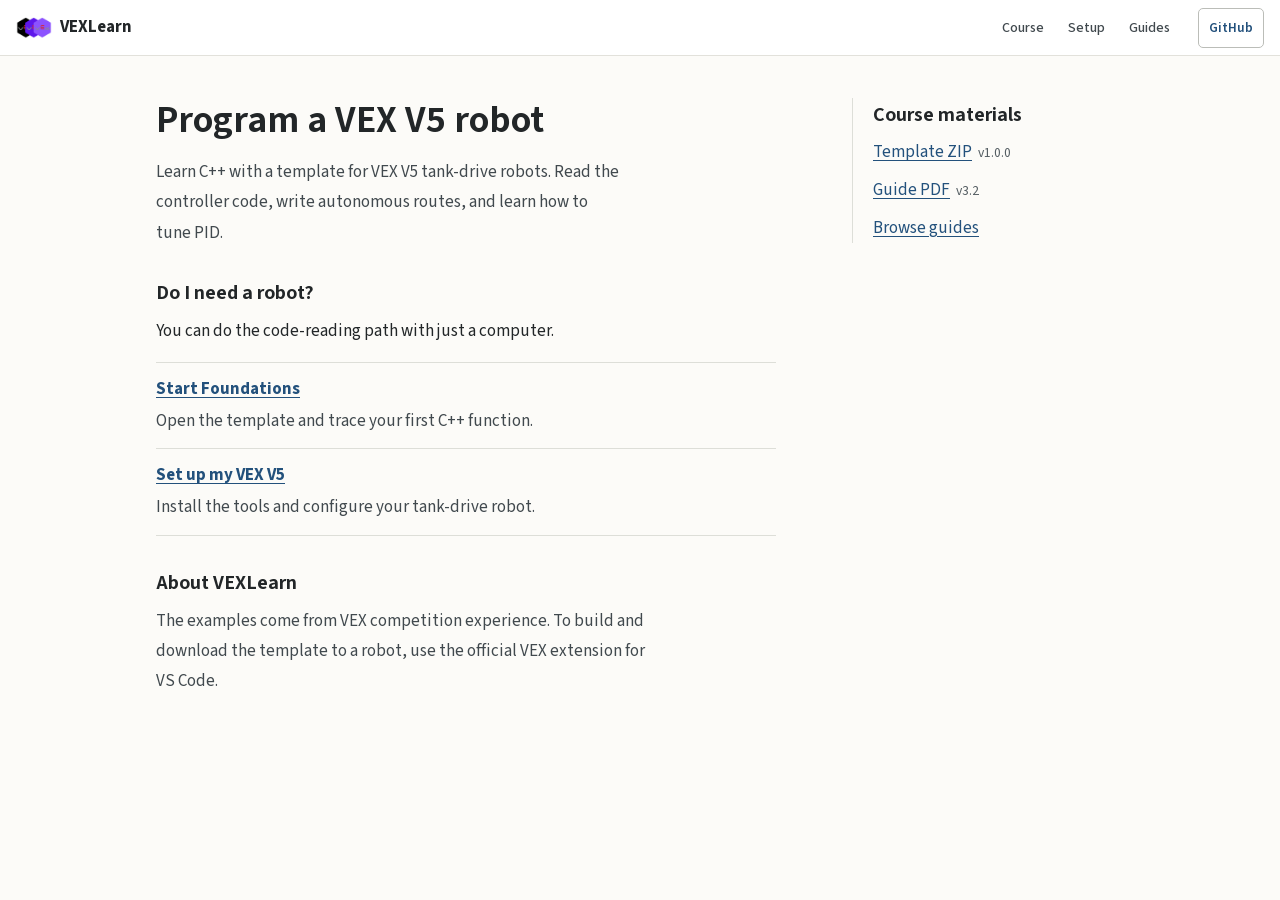
==== commit de8c667e: "Align the site header and add a GitHub link" ====
--- a/docs/index.html
+++ b/docs/index.html
@@ -13,7 +13,7 @@
   <meta property="og:image" content="https://vexlearn.github.io/VEXLearn-Template/images/vexlearn-logo.png">
   <title>VEXLearn - Learn VEX V5 C++</title>
   <link rel="icon" href="images/vexlearn-icon.png">
-  <link rel="stylesheet" href="styles.css?v=5">
+  <link rel="stylesheet" href="styles.css?v=6">
 </head>
 <body>
   <a class="skip-link" href="#main-content">Skip to content</a>
@@ -28,6 +28,7 @@
         <li><a href="setup.html">Setup</a></li>
         <li><a href="guides.html">Guides</a></li>
       </ul>
+      <a class="nav-github" href="https://github.com/VEXLearn/VEXLearn-Template">GitHub</a>
     </nav>
   </header>
 
--- a/docs/styles.css
+++ b/docs/styles.css
@@ -93,9 +93,7 @@
   display: flex;
   align-items: stretch;
   width: 100%;
-  max-width: 1024px;
-  margin-inline: auto;
-  padding-inline: 28px;
+  padding-inline: 16px;
   gap: 16px;
 }
 
@@ -181,8 +179,8 @@
   box-shadow: 0 0 0 3px rgba(46, 63, 79, 0.15);
 }
 
-.nav-hamburger {
-  display: none;
+.nav-hamburger,
+.nav-github {
   align-self: center;
   min-height: 40px;
   padding-inline: 10px;
@@ -194,9 +192,18 @@
   font-size: 0.85rem;
   font-weight: 600;
   cursor: pointer;
-}
-
-.nav-hamburger:hover { background: var(--bg-hover); }
+  white-space: nowrap;
+}
+
+.nav-hamburger { display: none; }
+
+.nav-github {
+  display: inline-flex;
+  align-items: center;
+  text-decoration: none;
+}
+
+.nav-hamburger:hover, .nav-github:hover { background: var(--bg-hover); }
 
 /* ============================================================
    Layout
@@ -851,7 +858,8 @@
 @media (max-width: 800px) {
   .nav-inner { padding-inline: 12px; gap: 8px; }
   .nav-links a { padding-inline: 7px; }
-  .nav-hamburger:not([hidden]) { display: block; padding-inline: 7px; }
+  .nav-hamburger, .nav-github { padding-inline: 7px; }
+  .nav-hamburger:not([hidden]) { display: block; }
 
   .sidebar {
     display: none;
@@ -876,17 +884,24 @@
   }
 }
 
+@media (max-width: 520px) {
+  .nav-inner:has(.nav-hamburger:not([hidden])) .nav-brand { display: none; }
+}
+
 @media (max-width: 480px) {
-  .nav-inner:has(.nav-hamburger:not([hidden])) .nav-brand { display: none; }
   .content { padding: 22px 16px; }
   .pid-visualizer { padding-block: 16px; }
   .code-block pre code { font-size: 0.8rem; padding: 14px 16px !important; }
 }
 
+@media (max-width: 400px) {
+  .nav-inner { padding-inline: 8px; gap: 4px; }
+  .nav-links a { padding-inline: 3px; font-size: 0.8125rem; }
+  .nav-hamburger, .nav-github { padding-inline: 4px; font-size: 0.8125rem; }
+}
+
 @media (max-width: 360px) {
   .nav-brand { display: none; }
-  .nav-inner { padding-inline: 10px; gap: 5px; }
-  .nav-links a { padding-inline: 5px; }
 }
 
 /* ============================================================
